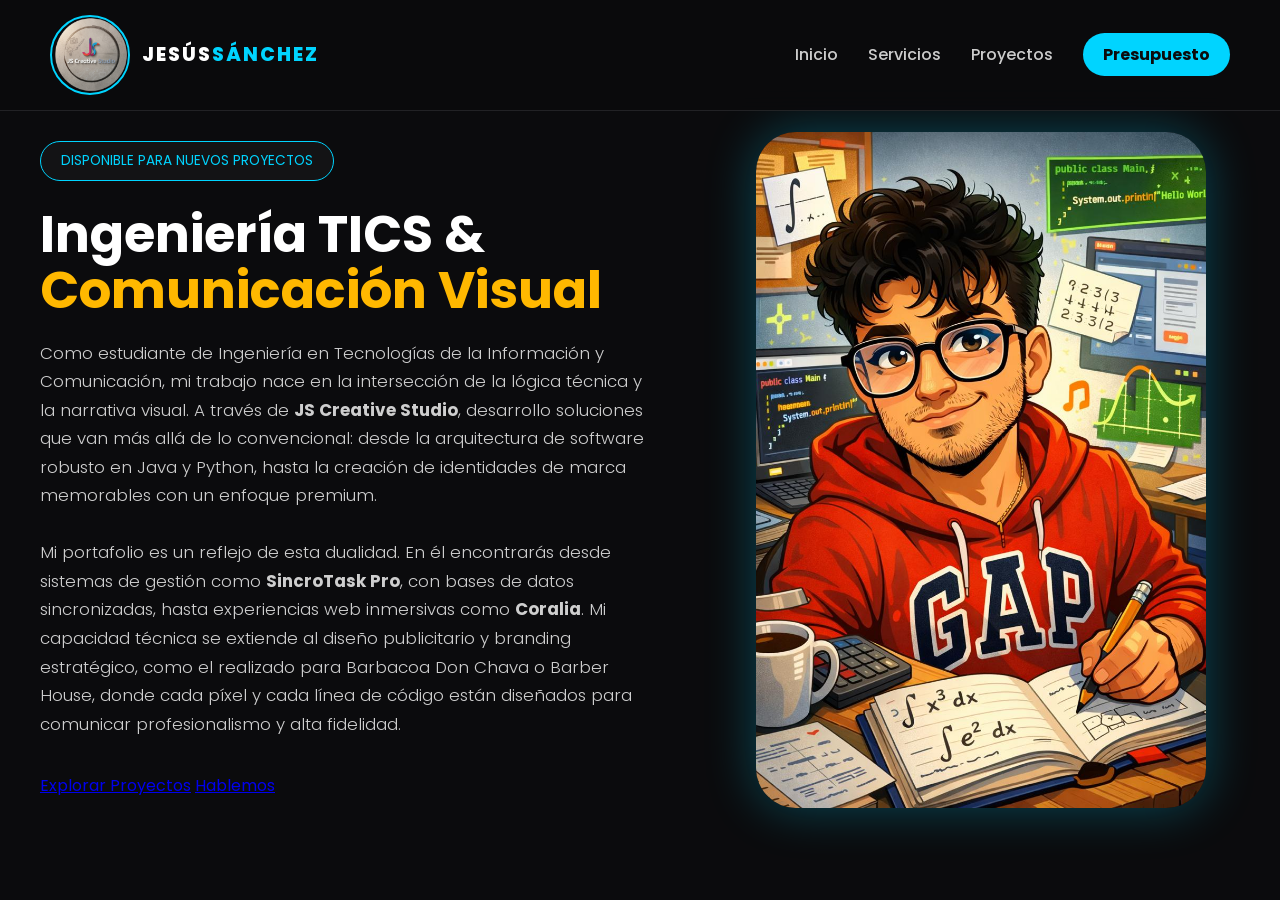
==== index.html @ 2de7e5e9 "Correccion" ====
<!DOCTYPE html>
<html lang="es">
<head>
    <meta charset="UTF-8">
    <meta name="viewport" content="width=device-width, initial-scale=1.0">
    <title>Inicio | Jesús Sánchez</title>
    <link rel="stylesheet" href="../CSS/style.css">
    <link href="https://fonts.googleapis.com/css2?family=Poppins:wght@300;400;600;800&display=swap" rel="stylesheet">
</head>
<body>
    <nav class="navbar">
        <div class="logo-container">
            <img src="../img/logo_tics.ico" alt="Logo" class="nav-logo">
            <div class="logo">JESÚS<span>SÁNCHEZ</span></div>
        </div>
        <ul class="nav-links">
            <li><a href="index.html">Inicio</a></li>
            <li><a href="servicios.html">Servicios</a></li>
            <li><a href="proyectos.html">Proyectos</a></li>
            <li><a href="contacto.html" class="nav-btn">Presupuesto</a></li>
        </ul>
    </nav>

<section class="hero">
    <div class="hero-container">
        <div class="hero-text">
            <div class="badge">Disponible para nuevos proyectos</div>
            
            <h1>Ingeniería TICS & <br><span>Comunicación Visual</span></h1>
            
            <p class="hero-description">
                Como estudiante de Ingeniería en Tecnologías de la Información y Comunicación, mi trabajo nace en la intersección de la lógica técnica y la narrativa visual. A través de <strong>JS Creative Studio</strong>, desarrollo soluciones que van más allá de lo convencional: desde la arquitectura de software robusto en Java y Python, hasta la creación de identidades de marca memorables con un enfoque premium.
                <br><br>
                Mi portafolio es un reflejo de esta dualidad. En él encontrarás desde sistemas de gestión como <strong>SincroTask Pro</strong>, con bases de datos sincronizadas, hasta experiencias web inmersivas como <strong>Coralia</strong>. Mi capacidad técnica se extiende al diseño publicitario y branding estratégico, como el realizado para Barbacoa Don Chava o Barber House, donde cada píxel y cada línea de código están diseñados para comunicar profesionalismo y alta fidelidad.
            </p>

            <div class="hero-btns">
                <a href="#proyectos" class="btn-primary">Explorar Proyectos</a>
                <a href="#contacto" class="btn-secondary">Hablemos</a>
            </div>
        </div>

        <div class="hero-image">
            <img src="../img/Inicio.jpeg" class="main-avatar" alt="José de Jesús Sánchez">
        </div>
    </div>
</section>

</body>
</html>
---- CSS/style.css ----
:root {
    --primary: #00d4ff;
    --secondary: #ffb800;
    --dark: #0b0b0d;
    --glass: rgba(255, 255, 255, 0.03);
    --glass-border: rgba(255, 255, 255, 0.1);
}

* {
    margin: 0; padding: 0; box-sizing: border-box;
    font-family: 'Poppins', sans-serif;
}

body {
    background-color: var(--dark);
    color: white;
    line-height: 1.6;
    scroll-behavior: smooth;
}

.container { max-width: 1200px; margin: 0 auto; padding: 0 20px; }

/* NAVBAR */
.navbar {
    position: fixed; width: 100%; padding: 15px 50px;
    display: flex; justify-content: space-between; align-items: center;
    background: rgba(11, 11, 13, 0.9); backdrop-filter: blur(15px);
    z-index: 1000; border-bottom: 1px solid var(--glass-border);
}

.logo { font-weight: 800; letter-spacing: 2px; font-size: 1.2rem; }
.logo span { color: var(--primary); }

.nav-logo {
    width: 80px; height: 80px;
    border-radius: 50%; 
    object-fit: cover;
    border: 2px solid var(--primary);
}

.logo-container { display: flex; align-items: center; gap: 12px; }

.nav-links { display: flex; list-style: none; align-items: center; }
.nav-links li a {
    color: #ccc; text-decoration: none; margin-left: 30px;
    font-weight: 500; transition: 0.3s;
}
.nav-links li a:hover { color: var(--primary); }

.nav-btn {
    background: var(--primary); color: var(--dark) !important;
    padding: 10px 20px; border-radius: 50px; font-weight: 700 !important;
}

/* --- HERO SECTION (Diseño 2 Columnas) --- */
.hero {
    min-height: 100vh;
    display: flex;
    align-items: center;
    padding: 120px 20px 80px; /* Espacio para el nav */
}

.hero-container {
    display: grid;
    grid-template-columns: 1.2fr 1fr; /* Columna de texto un poco más ancha */
    align-items: center;
    gap: 60px; /* Espacio entre columnas */
    max-width: 1200px;
    margin: 0 auto;
}

/* Columna de Texto */
.hero-text {
    display: flex;
    flex-direction: column;
    align-items: flex-start; /* Alineación a la izquierda */
    text-align: left;
}

.badge {
    background: var(--glass);
    border: 1px solid var(--primary);
    padding: 8px 20px;
    border-radius: 20px;
    color: var(--primary);
    font-size: 0.85rem;
    text-transform: uppercase;
    margin-bottom: 15px;
}

.hero h1 {
    font-size: clamp(2.5rem, 4vw, 3.5rem);
    line-height: 1.1;
    margin: 10px 0 20px;
}

.hero h1 span {
    color: var(--secondary);
}

/* Ajuste para el texto amplio */
.hero-description {
    font-size: 1.05rem; /* Un poco más pequeña para no competir con el título en 2 col */
    line-height: 1.7;
    color: rgba(255, 255, 255, 0.8);
    margin-bottom: 35px;
    font-weight: 300;
    max-width: 650px; /* Evita líneas demasiado largas */
}

/* Columna de Imagen */
.hero-image {
    display: flex;
    justify-content: center;
    align-items: center;
}

/* ¡AQUÍ ESTÁ TU IMAGEN GRANDE! */
.main-avatar {
    width: 100%; /* Ocupa el ancho de su columna */
    max-width: 450px; /* Pero no más de esto */
    height: auto;
    border-radius: 40px; /* O el border-radius que tenías originalmente */
    object-fit: cover;
    box-shadow: 0 0 50px rgba(0, 212, 255, 0.3); /* Resplandor */
}

/* Mantenemos tu cuadrícula pero con un gap más controlado */
.services-grid {
    display: grid;
    grid-template-columns: repeat(auto-fit, minmax(280px, 1fr));
    gap: 30px;
    padding: 20px 0;
}

/* Rediseñamos .glass para que funcione como una tarjeta de servicio */
.glass {
    background: var(--glass);
    border: 1px solid var(--glass-border);
    backdrop-filter: blur(10px);
    border-radius: 25px;
    overflow: hidden; /* Esto es clave para que la imagen no se salga de las esquinas */
    padding: 0; /* Quitamos el padding global para que la imagen toque los bordes */
    display: flex;
    flex-direction: column;
    transition: 0.4s ease;
}

/* Añadimos control para la imagen interna */
.glass img {
    width: 100%;
    height: 200px;
    object-fit: cover; /* Recorta la imagen para que siempre llene el espacio sin deformarse */
}

/* Añadimos padding solo al texto para que no pegue a los bordes */
.glass h3, .glass p {
    padding: 0 20px;
}

.glass h3 { margin-top: 20px; }
.glass p { margin-bottom: 25px; padding-bottom: 10px; }

.glass:hover {
    border-color: var(--primary);
    transform: translateY(-10px);
}

/* PORTAFOLIO - ESTILO TARJETA PREMIUM */
.portfolio-grid { 
    display: grid; 
    grid-template-columns: repeat(auto-fit, minmax(400px, 1fr)); /* Tarjetas más grandes */
    gap: 30px; 
}

.project-card {
    position: relative; 
    border-radius: 25px; 
    overflow: hidden; 
    height: 380px; /* Altura aumentada para mejor distinción */
    background-color: #000000; 
    border: 1px solid var(--glass-border);
    display: flex;
    justify-content: center;
    align-items: center;
    transition: 0.4s ease;
}

.project-card:hover {
    border-color: var(--primary);
    transform: translateY(-5px);
    box-shadow: 0 10px 30px rgba(0, 212, 255, 0.15);
}

.project-card img, .project-img { 
    width: 85%; /* Espacio interno para que el logo "respire" */
    height: 85%; 
    object-fit: contain; /* Logo completo sin recortes */
    transition: 0.5s ease; 
    display: block;
}

.project-card:hover img { transform: scale(1.08); }

.project-info {
    position: absolute; bottom: 0; padding: 25px;
    background: linear-gradient(to top, rgba(0,0,0,0.95) 40%, transparent);
    width: 100%; opacity: 0; transition: 0.4s;
    z-index: 2;
}
.project-card:hover .project-info { opacity: 1; }

/* CONTACTO */
.contact-wrapper {
    display: grid;
    grid-template-columns: 1fr 1.5fr;
    gap: 30px;
    margin-top: 40px;
}

.contact-info {
    padding: 40px;
    display: flex;
    flex-direction: column;
    justify-content: center;
}

/* Ajuste para los bloques de Icono + Texto */
.info-item {
    display: flex;
    align-items: center; /* Centra verticalmente icono y texto */
    gap: 15px;
    margin-bottom: 25px;
    text-decoration: none;
    color: #fff;
    transition: 0.4s;
}

/* ¡EL ARREGLO PARA LOS ICONOS GIGANTES! */
.info-item img {
    width: 35px;  /* Tamaño ideal para iconos de contacto */
    height: 35px;
    object-fit: contain;
}

.info-item:hover {
    color: var(--primary);
    transform: translateX(10px);
}

.contact-form {
    padding: 40px;
    display: flex;
    flex-direction: column;
    gap: 20px;
}

.contact-form input, .contact-form textarea {
    background: rgba(255, 255, 255, 0.05);
    border: 1px solid rgba(255, 255, 255, 0.1);
    padding: 15px;
    border-radius: 10px;
    color: #fff;
    outline: none;
    transition: 0.3s;
}

.contact-form input:focus {
    border-color: var(--primary);
}
/* MODAL */
.modal {
    display: none; position: fixed; z-index: 2000;
    left: 0; top: 0; width: 100%; height: 100%;
    background-color: rgba(0, 0, 0, 0.95); backdrop-filter: blur(10px);
    justify-content: center; align-items: center;
}
.modal-content { max-width: 90%; max-height: 80%; display: flex; justify-content: center; }
.modal-video, .modal-img {
    width: auto; max-width: 100%; max-height: 80vh;
    border-radius: 15px; box-shadow: 0 0 40px rgba(0, 212, 255, 0.3);
}
.close-modal { position: absolute; top: 30px; right: 50px; color: #fff; font-size: 50px; cursor: pointer; }

@media (max-width: 768px) {
    .portfolio-grid { grid-template-columns: 1fr; }
    .contact-wrapper { grid-template-columns: 1fr; }
    .hero h1 { font-size: 2.5rem; }
}
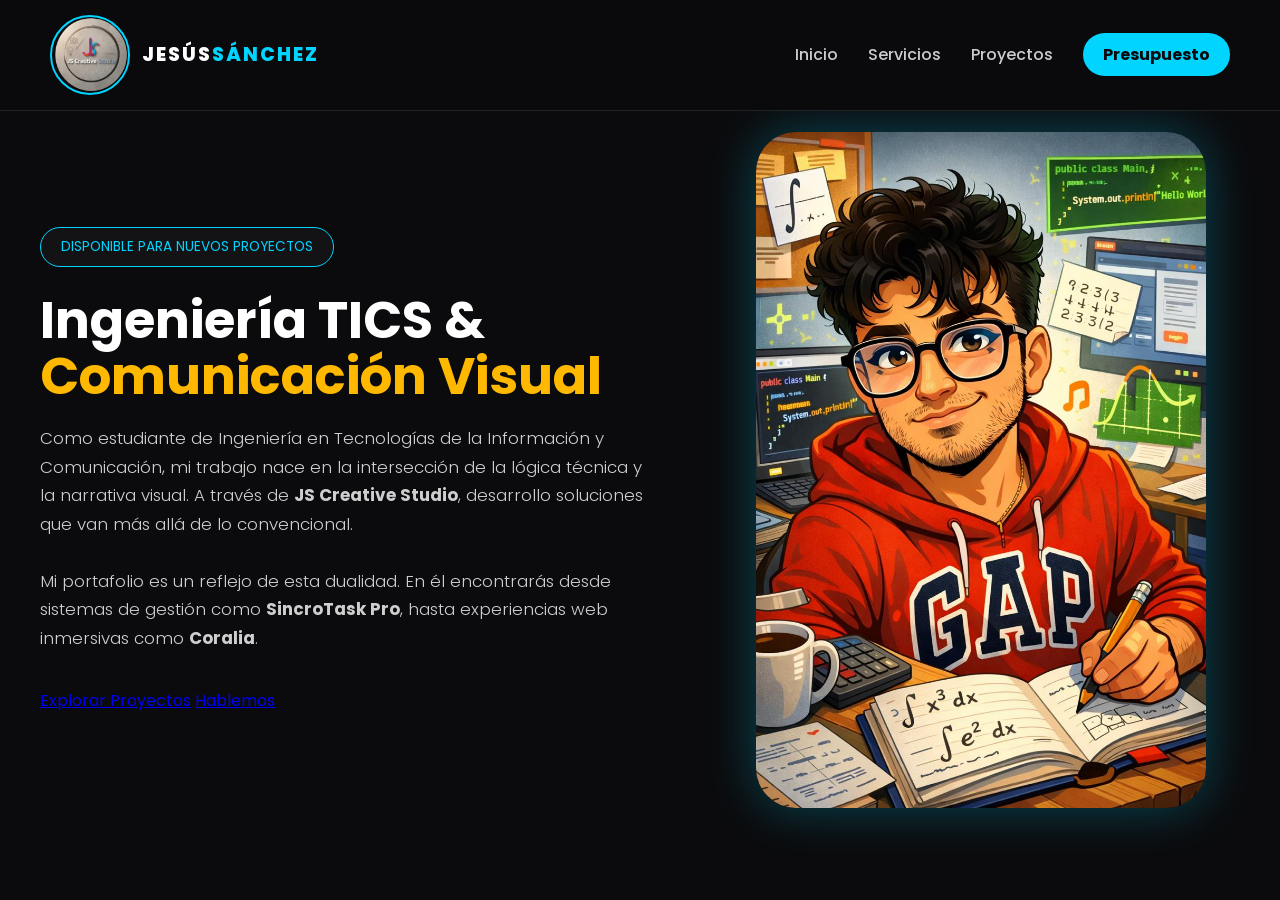
==== commit 57b14a53: "Rutas finales" ====
--- a/index.html
+++ b/index.html
@@ -4,13 +4,13 @@
     <meta charset="UTF-8">
     <meta name="viewport" content="width=device-width, initial-scale=1.0">
     <title>Inicio | Jesús Sánchez</title>
-    <link rel="stylesheet" href="../CSS/style.css">
+    <link rel="stylesheet" href="CSS/style.css">
     <link href="https://fonts.googleapis.com/css2?family=Poppins:wght@300;400;600;800&display=swap" rel="stylesheet">
 </head>
 <body>
     <nav class="navbar">
         <div class="logo-container">
-            <img src="../img/logo_tics.ico" alt="Logo" class="nav-logo">
+            <img src="img/logo_tics.ico" alt="Logo" class="nav-logo">
             <div class="logo">JESÚS<span>SÁNCHEZ</span></div>
         </div>
         <ul class="nav-links">
@@ -29,19 +29,19 @@
             <h1>Ingeniería TICS & <br><span>Comunicación Visual</span></h1>
             
             <p class="hero-description">
-                Como estudiante de Ingeniería en Tecnologías de la Información y Comunicación, mi trabajo nace en la intersección de la lógica técnica y la narrativa visual. A través de <strong>JS Creative Studio</strong>, desarrollo soluciones que van más allá de lo convencional: desde la arquitectura de software robusto en Java y Python, hasta la creación de identidades de marca memorables con un enfoque premium.
+                Como estudiante de Ingeniería en Tecnologías de la Información y Comunicación, mi trabajo nace en la intersección de la lógica técnica y la narrativa visual. A través de <strong>JS Creative Studio</strong>, desarrollo soluciones que van más allá de lo convencional.
                 <br><br>
-                Mi portafolio es un reflejo de esta dualidad. En él encontrarás desde sistemas de gestión como <strong>SincroTask Pro</strong>, con bases de datos sincronizadas, hasta experiencias web inmersivas como <strong>Coralia</strong>. Mi capacidad técnica se extiende al diseño publicitario y branding estratégico, como el realizado para Barbacoa Don Chava o Barber House, donde cada píxel y cada línea de código están diseñados para comunicar profesionalismo y alta fidelidad.
+                Mi portafolio es un reflejo de esta dualidad. En él encontrarás desde sistemas de gestión como <strong>SincroTask Pro</strong>, hasta experiencias web inmersivas como <strong>Coralia</strong>.
             </p>
 
             <div class="hero-btns">
-                <a href="#proyectos" class="btn-primary">Explorar Proyectos</a>
-                <a href="#contacto" class="btn-secondary">Hablemos</a>
+                <a href="proyectos.html" class="btn-primary">Explorar Proyectos</a>
+                <a href="contacto.html" class="btn-secondary">Hablemos</a>
             </div>
         </div>
 
         <div class="hero-image">
-            <img src="../img/Inicio.jpeg" class="main-avatar" alt="José de Jesús Sánchez">
+            <img src="img/Inicio.jpeg" class="main-avatar" alt="José de Jesús Sánchez">
         </div>
     </div>
 </section>
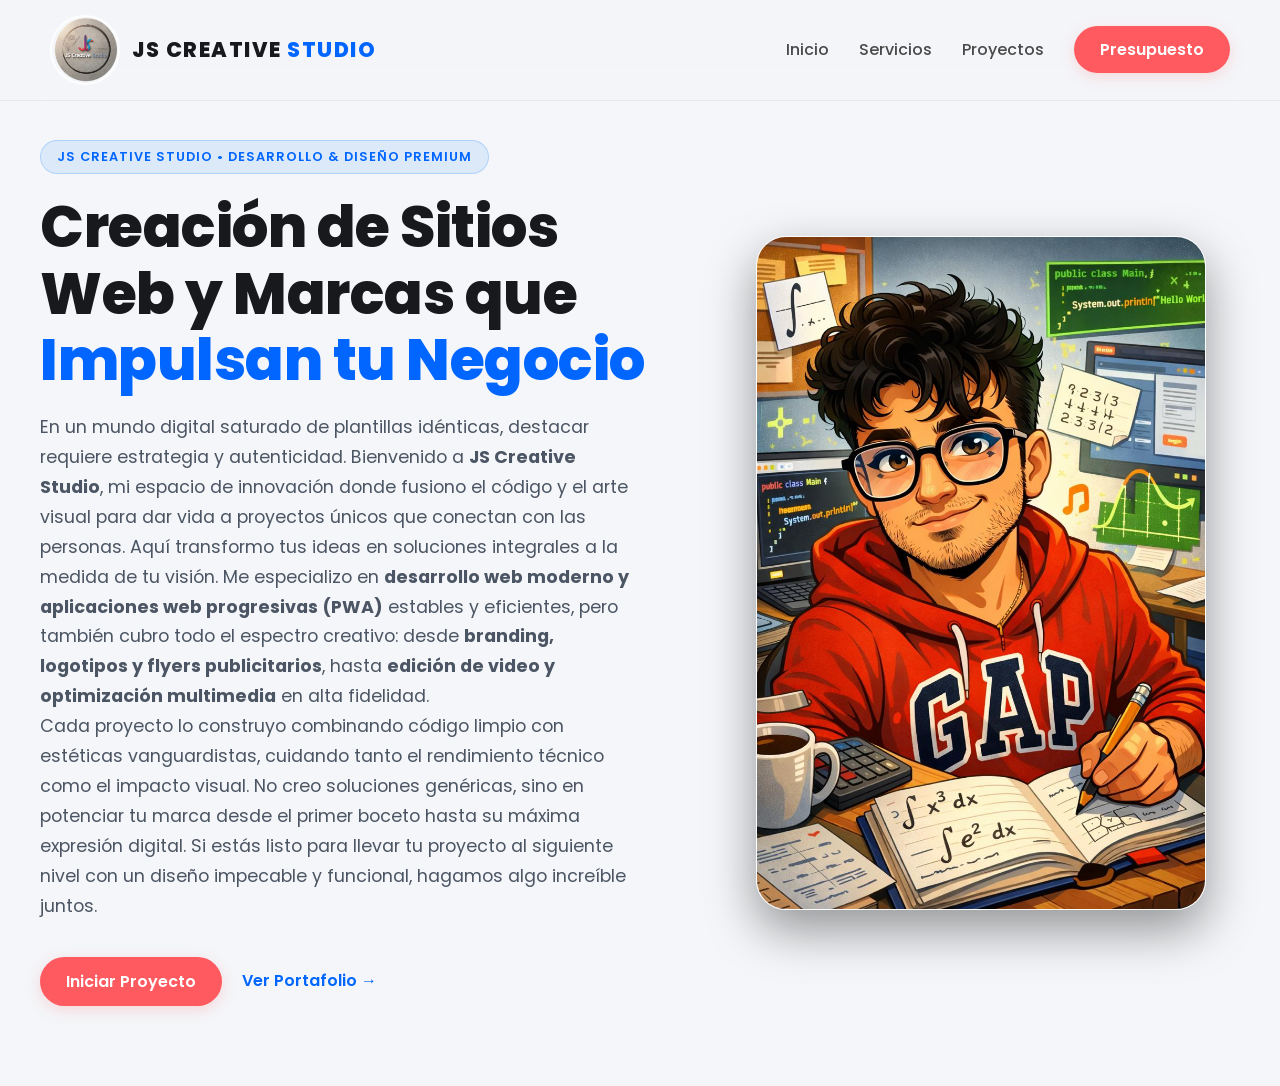
==== commit b7b2ec51: "Optimización de la sección presupuesto y contacto estilo premium" ====
--- a/index.html
+++ b/index.html
@@ -1,50 +1,97 @@
-<!DOCTYPE html>
+<!doctype html>
 <html lang="es">
-<head>
-    <meta charset="UTF-8">
-    <meta name="viewport" content="width=device-width, initial-scale=1.0">
+  <head>
+    <meta charset="UTF-8" />
+    <meta name="viewport" content="width=device-width, initial-scale=1.0" />
     <title>Inicio | Jesús Sánchez</title>
-    <link rel="stylesheet" href="CSS/style.css">
-    <link href="https://fonts.googleapis.com/css2?family=Poppins:wght@300;400;600;800&display=swap" rel="stylesheet">
-</head>
-<body>
+    <link rel="stylesheet" href="CSS/style.css" />
+    <link
+      href="https://fonts.googleapis.com/css2?family=Poppins:wght@300;400;600;800&display=swap"
+      rel="stylesheet"
+    />
+  </head>
+  <body>
     <nav class="navbar">
-        <div class="logo-container">
-            <img src="img/logo_tics.ico" alt="Logo" class="nav-logo">
-            <div class="logo">JESÚS<span>SÁNCHEZ</span></div>
-        </div>
-        <ul class="nav-links">
-            <li><a href="index.html">Inicio</a></li>
-            <li><a href="servicios.html">Servicios</a></li>
-            <li><a href="proyectos.html">Proyectos</a></li>
-            <li><a href="contacto.html" class="nav-btn">Presupuesto</a></li>
-        </ul>
+      <div class="logo-container">
+        <img src="img/logo_tics.ico" alt="Logo" class="nav-logo" />
+        <div class="logo">JS CREATIVE <span>STUDIO</span></div>
+      </div>
+      <ul class="nav-links">
+        <li><a href="index.html">Inicio</a></li>
+        <li><a href="servicios.html">Servicios</a></li>
+        <li><a href="proyectos.html">Proyectos</a></li>
+        <li><a href="contacto.html" class="nav-btn">Presupuesto</a></li>
+      </ul>
     </nav>
 
-<section class="hero">
-    <div class="hero-container">
+    <section class="hero">
+      <div class="hero-container">
         <div class="hero-text">
-            <div class="badge">Disponible para nuevos proyectos</div>
-            
-            <h1>Ingeniería TICS & <br><span>Comunicación Visual</span></h1>
-            
-            <p class="hero-description">
-                Como estudiante de Ingeniería en Tecnologías de la Información y Comunicación, mi trabajo nace en la intersección de la lógica técnica y la narrativa visual. A través de <strong>JS Creative Studio</strong>, desarrollo soluciones que van más allá de lo convencional.
-                <br><br>
-                Mi portafolio es un reflejo de esta dualidad. En él encontrarás desde sistemas de gestión como <strong>SincroTask Pro</strong>, hasta experiencias web inmersivas como <strong>Coralia</strong>.
-            </p>
+          <span class="badge"
+            >JS Creative Studio • Desarrollo & Diseño Premium</span
+          >
 
-            <div class="hero-btns">
-                <a href="proyectos.html" class="btn-primary">Explorar Proyectos</a>
-                <a href="contacto.html" class="btn-secondary">Hablemos</a>
-            </div>
+          <h1>
+            Creación de Sitios Web y Marcas que <span>Impulsan tu Negocio</span>
+          </h1>
+
+          <p class="hero-description">
+            En un mundo digital saturado de plantillas idénticas, destacar
+            requiere estrategia y autenticidad. Bienvenido a
+            <strong>JS Creative Studio</strong>, mi espacio de innovación donde
+            fusiono el código y el arte visual para dar vida a proyectos únicos
+            que conectan con las personas. Aquí transformo tus ideas en
+            soluciones integrales a la medida de tu visión. Me especializo en
+            <strong
+              >desarrollo web moderno y aplicaciones web progresivas
+              (PWA)</strong
+            >
+            estables y eficientes, pero también cubro todo el espectro creativo:
+            desde <strong>branding, logotipos y flyers publicitarios</strong>,
+            hasta <strong>edición de video y optimización multimedia</strong> en
+            alta fidelidad. <br />Cada proyecto lo construyo combinando código
+            limpio con estéticas vanguardistas, cuidando tanto el rendimiento
+            técnico como el impacto visual. No creo soluciones genéricas, sino
+            en potenciar tu marca desde el primer boceto hasta su máxima
+            expresión digital. Si estás listo para llevar tu proyecto al
+            siguiente nivel con un diseño impecable y funcional, hagamos algo
+            increíble juntos.
+          </p>
+
+          <div
+            class="hero-buttons"
+            style="display: flex; gap: 20px; align-items: center"
+          >
+            <a
+              href="#services"
+              class="nav-btn"
+              style="text-decoration: none; margin-left: 0"
+              >Iniciar Proyecto</a
+            >
+            <a
+              href="#portfolio"
+              style="
+                color: var(--primary);
+                text-decoration: none;
+                font-weight: 600;
+                border-bottom: 2px solid transparent;
+                transition: 0.3s;
+              "
+              onmouseover="this.style.borderBottom = '2px solid var(--primary)'"
+              onmouseout="this.style.borderBottom = 'transparent'"
+              >Ver Portafolio →</a
+            >
+          </div>
         </div>
 
         <div class="hero-image">
-            <img src="img/Inicio.jpeg" class="main-avatar" alt="José de Jesús Sánchez">
+          <img
+            src="img/Inicio.jpeg"
+            class="main-avatar"
+            alt="José de Jesús Sánchez"
+          />
         </div>
-    </div>
-</section>
-
-</body>
-</html>+      </div>
+    </section>
+  </body>
+</html>
--- a/CSS/style.css
+++ b/CSS/style.css
@@ -1,290 +1,1127 @@
 :root {
-    --primary: #00d4ff;
-    --secondary: #ffb800;
-    --dark: #0b0b0d;
-    --glass: rgba(255, 255, 255, 0.03);
-    --glass-border: rgba(255, 255, 255, 0.1);
+  /* 60% Dominante: Un blanco hueso con un sutil toque frío/pastel, ultra limpio */
+  --dark: #f4f6f9;
+
+  /* Textos Principales: Carbón profundo para una lectura perfecta y elegante */
+  --text-main: #18191c;
+
+  /* 30% Estructural: Tu azul eléctrico, ahora más nítido sobre el fondo claro */
+  --primary: #0066ff;
+
+  /* 10% Acento de Conversión: Coral vibrante para que los botones sigan siendo imanes de clics */
+  --secondary: #ff5a5f;
+
+  /* Glassmorphic para modo claro: Fondo blanco translúcido con sombra suave */
+  --glass: rgba(255, 255, 255, 0.65);
+  --glass-border: rgba(255, 255, 255, 0.8);
+  --text-muted: #575d65; /* Gris medio para descripciones */
+
+  /* Nueva variable para tarjetas flotantes */
+  --card-shadow: rgba(0, 102, 255, 0.06);
 }
 
 * {
-    margin: 0; padding: 0; box-sizing: border-box;
+  margin: 0;
+  padding: 0;
+  box-sizing: border-box;
+  font-family: "Poppins", sans-serif;
+}
+
+body {
+  background-color: var(--dark);
+  color: var(--text-main); /* Cambiado a carbón profundo */
+  line-height: 1.6;
+  scroll-behavior: smooth;
+}
+
+.container {
+  max-width: 1200px;
+  margin: 0 auto;
+  padding: 0 20px;
+}
+
+/* ==========================================================================
+   NAVBAR (Menú de Navegación Premium)
+   ========================================================================== */
+.navbar {
+  position: fixed;
+  width: 100%;
+  padding: 15px 50px;
+  display: flex;
+  justify-content: space-between;
+  align-items: center;
+  background: rgba(244, 246, 249, 0.8); /* Ajustado al nuevo fondo claro */
+  backdrop-filter: blur(20px);
+  -webkit-backdrop-filter: blur(20px);
+  z-index: 1000;
+  border-bottom: 1px solid rgba(0, 0, 0, 0.05); /* Borde sutil oscuro */
+}
+
+.logo-container {
+  display: flex;
+  align-items: center;
+  gap: 12px;
+}
+
+.logo {
+  font-weight: 800;
+  letter-spacing: 1.5px;
+  font-size: 1.3rem;
+}
+
+.logo span {
+  color: var(--primary);
+}
+
+.nav-logo {
+  width: 70px;
+  height: 70px;
+  border-radius: 50%;
+  object-fit: cover;
+  border: 2px solid var(--glass-border);
+  transition: border-color 0.3s ease; /* Interacción suave al pasar el mouse por la navbar */
+}
+
+.navbar:hover .nav-logo {
+  border-color: var(--primary);
+}
+
+.nav-links {
+  display: flex;
+  list-style: none;
+  align-items: center;
+}
+
+.nav-links li a {
+  color: #4a4a4a; /* Texto del menú más oscuro para que se lea */
+  text-decoration: none;
+  margin-left: 30px;
+  font-weight: 500;
+  transition: color 0.3s ease;
+}
+
+.nav-links li a:hover {
+  color: var(--primary);
+}
+
+/* BOTÓN DE CONVERSIÓN: Diseñado para que resalte inmediatamente */
+.nav-btn {
+  background: var(--secondary) !important; /* Usamos el Coral (10% de acento) */
+  color: white !important;
+  padding: 12px 26px;
+  border-radius: 50px;
+  font-weight: 600 !important;
+  box-shadow: 0 4px 15px rgba(255, 90, 95, 0.2); /* Sombra suave del mismo color */
+  transition:
+    transform 0.3s ease,
+    box-shadow 0.3s ease !important;
+}
+
+/* Efecto hover: el botón se eleva sutilmente y brilla más, invitando al clic */
+.nav-btn:hover {
+  transform: translateY(-2px);
+  box-shadow: 0 6px 20px rgba(255, 90, 95, 0.4);
+}
+
+/* ==========================================================================
+   HERO SECTION (Sección Principal de Impacto)
+   ========================================================================== */
+.hero {
+  min-height: 100vh;
+  display: flex;
+  align-items: center;
+  /* Un padding superior amplio (140px) evita que la barra fija tape tu título */
+  padding: 140px 20px 80px;
+}
+
+.hero-container {
+  display: grid;
+  grid-template-columns: 1.2fr 1fr; /* El texto ocupa un poco más de espacio que la imagen */
+  align-items: center;
+  gap: 60px;
+  max-width: 1200px;
+  margin: 0 auto;
+}
+
+.hero-text {
+  display: flex;
+  flex-direction: column;
+  align-items: flex-start; /* Alinea todo el texto limpiamente a la izquierda */
+  text-align: left;
+}
+
+/* El Badge: Una pequeña etiqueta premium sobre el título */
+.badge {
+  background: rgba(0, 119, 255, 0.1); /* Fondo azul muy suave y transparente */
+  border: 1px solid rgba(0, 119, 255, 0.2);
+  padding: 6px 16px;
+  border-radius: 20px;
+  color: var(--primary); /* Texto azul eléctrico */
+  font-size: 0.8rem;
+  text-transform: uppercase;
+  letter-spacing: 1px;
+  font-weight: 600;
+  margin-bottom: 20px;
+}
+
+/* El Título Principal: Diseñado para capturar la atención al instante */
+.hero h1 {
+  font-size: clamp(
+    2.8rem,
+    4.5vw,
+    3.8rem
+  ); /* Se adapta perfectamente desde celulares hasta pantallas 4K */
+  line-height: 1.15;
+  font-weight: 800; /* Letra muy gruesa e imponente */
+  margin-bottom: 20px;
+  letter-spacing: -0.5px; /* Junta un poco las letras para un estilo más editorial y moderno */
+}
+
+/* El truco de color en el H1: El azul destaca la palabra clave (ej. Tu Éxito o Tu Negocio) */
+.hero h1 span {
+  color: var(--primary);
+}
+
+/* Descripción: Letra ligera y color suavizado para que no compita con el H1 */
+.hero-description {
+  font-size: 1.1rem;
+  line-height: 1.7;
+  color: #4b5563; /* Un gris carbón corporativo que destaca perfectamente sobre blanco */
+  margin-bottom: 35px;
+  font-weight: 400; /* Subimos un poco el grosor a 400 para mejorar la lectura en pantallas claras */
+  max-width: 600px;
+}
+
+.hero-image {
+  display: flex;
+  justify-content: center;
+  align-items: center;
+}
+
+/* Tu Imagen o Avatar de Presentación */
+.main-avatar {
+  width: 100%;
+  max-width: 450px;
+  height: auto;
+  border-radius: 30px; /* Bordes redondeados modernos, no tan exagerados */
+  object-fit: cover;
+  /* Reemplazamos el resplandor cian por una sombra oscura natural y un borde sutil */
+  box-shadow: 0 20px 50px rgba(0, 0, 0, 0.4);
+  border: 1px solid var(--glass-border);
+  transition: transform 0.4s ease;
+}
+
+/* Efecto interactivo: la imagen floats levemente cuando el usuario pasa el mouse */
+.hero-image:hover .main-avatar {
+  transform: translateY(-5px);
+}
+
+/* ==========================================================================
+   SERVICIOS & GLASSMORPHISM (Efecto Cristal Premium)
+   ========================================================================== */
+.services-grid {
+  display: grid;
+  grid-template-columns: repeat(auto-fit, minmax(280px, 1fr));
+  gap: 30px;
+  padding: 20px 0;
+}
+
+.glass {
+  background: var(--glass);
+  border: 1px solid var(--glass-border);
+  backdrop-filter: blur(15px);
+  -webkit-backdrop-filter: blur(15px);
+  border-radius: 24px; /* Bordes más redondeados y modernos */
+  overflow: hidden;
+  padding: 0;
+  display: flex;
+  flex-direction: column;
+  /* Transición cúbica para que el salto al hacer hover sea súper suave */
+  transition:
+    border-color 0.3s ease,
+    transform 0.4s cubic-bezier(0.16, 1, 0.3, 1),
+    box-shadow 0.4s ease;
+}
+
+.glass img {
+  width: 100%;
+  height: 210px;
+  object-fit: cover;
+  border-bottom: 1px solid var(--glass-border); /* Separa la imagen del texto limpiamente */
+}
+
+.glass h3,
+.glass p {
+  padding: 0 24px; /* Más espacio interno para que el diseño respire */
+}
+
+.glass h3 {
+  font-size: 1.25rem;
+  margin-top: 22px;
+  font-weight: 600;
+  letter-spacing: -0.3px;
+}
+
+.glass p {
+  margin-top: 10px;
+  margin-bottom: 25px;
+  color: var(--text-muted); /* Gris suave premium */
+  font-size: 0.95rem;
+  line-height: 1.6;
+}
+
+/* Efecto al pasar el cursor sobre la tarjeta de servicio */
+.glass:hover {
+  border-color: rgba(
+    0,
+    119,
+    255,
+    0.4
+  ); /* El borde se ilumina sutilmente en azul */
+  transform: translateY(-8px); /* Elevación elegante */
+  box-shadow: 0 20px 40px rgba(0, 119, 255, 0.1); /* Resplandor azul muy fino en el fondo */
+}
+
+.glass i {
+  margin-left: 24px;
+  margin-top: 22px;
+  font-size: 26px;
+  color: var(--primary);
+}
+
+/* ==========================================================================
+   CARRUSEL 3D CURVO ANIMADO (Optimizado para Fluidez)
+   ========================================================================== */
+.carousel-container {
+  perspective: 1000px; /* Mayor perspectiva para un efecto 3D más profundo */
+  height: 500px;
+  display: flex;
+  align-items: center;
+  justify-content: center;
+  margin: 60px 0;
+  overflow: hidden;
+  position: relative;
+}
+
+/* Degradados laterales ultra profundos para ocultar los bordes del carrusel */
+.carousel-container::before,
+.carousel-container::after {
+  content: "";
+  position: absolute;
+  top: 0;
+  width: 180px;
+  height: 100%;
+  z-index: 20;
+  pointer-events: none;
+}
+.carousel-container::before {
+  left: 0;
+  background: linear-gradient(to right, var(--dark) 0%, transparent 100%);
+}
+.carousel-container::after {
+  right: 0;
+  background: linear-gradient(to left, var(--dark) 0%, transparent 100%);
+}
+
+.carousel-track {
+  display: flex;
+  gap: 30px;
+  animation: scrollCarousel 30s linear infinite; /* 30 segundos hace que sea sutil y legible */
+  transform-style: preserve-3d;
+  will-change: transform;
+}
+
+/* Pausa suave cuando el cliente inspecciona un servicio */
+.carousel-container:hover .carousel-track {
+  animation-play-state: paused;
+}
+
+@keyframes scrollCarousel {
+  0% {
+    transform: translateX(0);
+  }
+  100% {
+    transform: translateX(-50%);
+  }
+}
+
+.carousel-item {
+  flex-shrink: 0;
+  width: 320px;
+  height: 440px;
+  transform-style: preserve-3d;
+  position: relative;
+  cursor: pointer;
+  transform: rotateY(-12deg) scale(0.95); /* Inclinación 3D original estilizada */
+  transition:
+    transform 0.5s cubic-bezier(0.16, 1, 0.3, 1),
+    box-shadow 0.5s ease;
+}
+
+.carousel-item.is-hovered {
+  z-index: 15;
+}
+
+.carousel-card {
+  width: 100%;
+  height: 100%;
+  border-radius: 24px;
+  overflow: hidden;
+  /* Sombra refinada para fondo claro */
+  box-shadow: 0 10px 30px rgba(0, 0, 0, 0.05);
+  display: flex;
+  flex-direction: column;
+  background: var(--glass);
+  backdrop-filter: blur(20px);
+  -webkit-backdrop-filter: blur(20px);
+  border: 1px solid var(--glass-border);
+  padding: 0;
+  transition: all 0.4s ease;
+}
+
+.carousel-item:hover .carousel-card {
+  border-color: var(--primary);
+  box-shadow: 0 20px 50px rgba(0, 119, 255, 0.15);
+}
+
+.carousel-image {
+  width: 100%;
+  height: 200px;
+  object-fit: cover;
+  transition: filter 0.4s ease;
+  border-bottom: 1px solid var(--glass-border);
+}
+
+.carousel-icon {
+  font-size: 30px;
+  margin: 20px 0 0 20px;
+  color: var(--primary);
+  transition:
+    transform 0.3s ease,
+    color 0.3s ease;
+}
+
+.carousel-item.is-hovered .carousel-icon {
+  color: var(--secondary); /* Cambia al coral magnético al hacer hover */
+  transform: scale(1.1);
+}
+
+.carousel-title {
+  font-size: 1.15rem;
+  font-weight: 600;
+  color: var(--text-main); /* Cambiado a oscuro */
+  margin: 15px 20px 0;
+  letter-spacing: -0.3px;
+}
+
+.carousel-text {
+  font-size: 0.9rem;
+  color: var(--text-muted);
+  line-height: 1.6;
+  padding: 8px 20px 20px;
+  flex-grow: 1;
+}
+
+/* Capa superpuesta con los detalles del servicio al hacer hover */
+.carousel-overlay {
+  position: absolute;
+  top: 0;
+  left: 0;
+  width: 100%;
+  height: 100%;
+  border-radius: 24px;
+  background: linear-gradient(
+    180deg,
+    transparent 15%,
+    rgba(11, 11, 13, 0.98) 70%
+  );
+  display: flex;
+  flex-direction: column;
+  justify-content: flex-end;
+  padding: 25px;
+  opacity: 0;
+  transform: translateY(10px);
+  transition:
+    opacity 0.4s ease,
+    transform 0.4s cubic-bezier(0.16, 1, 0.3, 1);
+  pointer-events: none;
+  z-index: 5;
+}
+
+.carousel-item:hover .carousel-overlay,
+.carousel-item.active .carousel-overlay {
+  opacity: 1 !important;
+  transform: translateY(0) !important;
+  pointer-events: auto !important;
+}
+
+/* Cambia el color del icono al estar activo o en hover */
+.carousel-item:hover .carousel-icon,
+.carousel-item.active .carousel-icon {
+  color: var(--secondary) !important;
+  transform: scale(1.1);
+}
+
+/* Aplica el borde azul y la sombra premium a la tarjeta activa */
+.carousel-item:hover .carousel-card,
+.carousel-item.active .carousel-card {
+  border-color: var(--primary) !important;
+  box-shadow: 0 20px 50px rgba(0, 119, 255, 0.15) !important;
+}
+
+.overlay-title {
+  font-size: 22px;
+  font-weight: 700;
+  color: #fff;
+  margin-bottom: 8px;
+}
+
+.overlay-desc {
+  font-size: 13.5px;
+  color: rgba(255, 255, 255, 0.8);
+  line-height: 1.5;
+}
+
+/* Botón interno del carrusel para abrir el modal del servicio */
+.overlay-btn {
+  margin-top: 15px;
+  padding: 10px 24px;
+  border: 1px solid var(--primary);
+  border-radius: 25px;
+  background: transparent;
+  color: var(--primary);
+  font-size: 13px;
+  font-weight: 600;
+  cursor: pointer;
+  width: fit-content;
+  transition:
+    background 0.3s ease,
+    color 0.3s ease,
+    border-color 0.3s ease,
+    transform 0.2s ease;
+}
+
+.overlay-btn:hover {
+  background: var(--primary);
+  color: var(--dark);
+  transform: scale(1.02);
+}
+
+/* ===== MODAL DE SERVICIO ===== */
+.service-modal-backdrop {
+  display: none;
+  position: fixed;
+  top: 0;
+  left: 0;
+  width: 100%;
+  height: 100%;
+  background: rgba(0, 0, 0, 0.85);
+  backdrop-filter: blur(15px);
+  z-index: 3000;
+  justify-content: center;
+  align-items: center;
+}
+
+.service-modal-backdrop.active {
+  display: flex;
+}
+
+.service-modal {
+  background: linear-gradient(
+    145deg,
+    rgba(20, 20, 30, 0.98),
+    rgba(10, 10, 18, 0.98)
+  );
+  border: 1px solid var(--glass-border);
+  border-radius: 25px;
+  max-width: 550px;
+  width: 90%;
+  padding: 40px;
+  position: relative;
+  transform: scale(0.8) translateY(30px);
+  opacity: 0;
+  transition: all 0.4s cubic-bezier(0.25, 0.46, 0.45, 0.94);
+}
+
+.service-modal-backdrop.active .service-modal {
+  transform: scale(1) translateY(0);
+  opacity: 1;
+}
+
+.service-modal-close {
+  position: absolute;
+  top: 15px;
+  right: 20px;
+  background: none;
+  border: none;
+  color: rgba(255, 255, 255, 0.5);
+  font-size: 28px;
+  cursor: pointer;
+  transition: color 0.3s;
+  line-height: 1;
+}
+
+.service-modal-close:hover {
+  color: #fff;
+}
+
+.service-modal-icon {
+  font-size: 40px;
+  color: var(--primary);
+  margin-bottom: 15px;
+}
+
+.service-modal-title {
+  font-size: 24px;
+  font-weight: 700;
+  color: #fff;
+  margin-bottom: 15px;
+}
+
+.service-modal-text {
+  font-size: 15px;
+  color: rgba(255, 255, 255, 0.8);
+  line-height: 1.7;
+}
+
+.service-modal-features {
+  list-style: none;
+  margin-top: 20px;
+  padding: 0;
+}
+
+.service-modal-features li {
+  padding: 8px 0;
+  color: rgba(255, 255, 255, 0.85);
+  font-size: 14px;
+  border-bottom: 1px solid rgba(255, 255, 255, 0.06);
+  display: flex;
+  align-items: center;
+  gap: 10px;
+}
+
+.service-modal-features li i {
+  color: var(--primary);
+  font-size: 12px;
+}
+
+.services-page {
+  min-height: 100vh;
+  padding-bottom: 80px;
+}
+
+.section-title {
+  font-size: clamp(2rem, 5vw, 3rem);
+  font-weight: 800;
+  margin-bottom: 50px;
+  text-align: center;
+  letter-spacing: 1px;
+}
+
+.section-title span {
+  color: var(--primary);
+}
+
+/* ==========================================================================
+   PORTAFOLIO DE PROYECTOS (Alineado en Acordeón Flexbox Dinámico)
+   ========================================================================== */
+.portfolio-accordion {
+  display: flex; /* Alinea los proyectos en fila horizontal */
+  width: 100%;
+  height: 480px; /* Altura elástica para las columnas verticales */
+  gap: 15px; /* Separación delgada y elegante entre columnas */
+  margin-top: 50px;
+  padding: 10px 0;
+}
+
+.accordion-card {
+  position: relative;
+  flex: 1; /* Hace que todas las tarjetas midan lo mismo de forma simétrica */
+  border-radius: 24px; /* Esquinas perfectamente redondeadas */
+  overflow: hidden; /* Mantiene las imágenes dentro del marco */
+  background-color: #111215;
+  box-shadow: 0 10px 30px rgba(0, 0, 0, 0.04);
+  cursor: pointer;
+
+  /* Esta transición cúbica emula el movimiento de suavizado premium */
+  transition:
+    flex 0.6s cubic-bezier(0.25, 1, 0.5, 1),
+    transform 0.3s ease,
+    box-shadow 0.3s ease;
+}
+
+/* Control del zoom y encuadre total de las miniaturas */
+.accordion-img {
+  width: 100%;
+  height: 100%;
+  object-fit: cover;
+  display: block;
+  transition: transform 0.6s ease;
+}
+
+/* EFECTO DE EXPANSIÓN MÁGICA */
+.accordion-card:hover {
+  flex: 3; /* Crece tres veces su tamaño original al pasar el cursor */
+  box-shadow: 0 20px 40px rgba(0, 102, 255, 0.14);
+}
+
+.accordion-card:hover .accordion-img {
+  transform: scale(1.03); /* Zoom imperceptible a la imagen de fondo */
+}
+
+/* Capa de Información Integrada y Contraste de Texto */
+.accordion-info {
+  position: absolute;
+  top: 0;
+  left: 0;
+  width: 100%;
+  height: 100%;
+  /* Degradado oscuro envolvente para que las letras blancas destaquen en fondo claro/oscuro */
+  background: linear-gradient(
+    180deg,
+    rgba(0, 0, 0, 0) 40%,
+    rgba(0, 0, 0, 0.88) 85%
+  );
+  padding: 25px;
+  display: flex;
+  flex-direction: column;
+  justify-content: flex-end; /* Alinea los datos firmemente abajo */
+
+  /* Estado inicial: Oculto por defecto para evitar textos amontonados */
+  opacity: 0;
+  transform: translateY(15px);
+  transition:
+    opacity 0.4s ease,
+    transform 0.4s ease;
+  pointer-events: none;
+}
+
+/* Revelación sincronizada al desplegar el acordeón */
+.accordion-card:hover .accordion-info {
+  opacity: 1;
+  transform: translateY(0);
+  transition-delay: 0.15s; /* Espera el estiramiento elástico antes de mostrar el texto */
+}
+
+/* Tipografías del Portafolio */
+.accordion-info h3 {
+  color: #ffffff !important;
+  font-size: 1.35rem;
+  font-weight: 700;
+  margin-bottom: 4px;
+  white-space: nowrap; /* Bloquea saltos de línea molestos en la animación */
+}
+
+.accordion-info p {
+  color: rgba(255, 255, 255, 0.85) !important;
+  font-size: 0.88rem;
+  font-weight: 300;
+}
+
+.accordion-info .project-category {
+  color: var(--primary) !important; /* Mantiene tu azul eléctrico estructural */
+  font-size: 0.75rem;
+  font-weight: 600;
+  text-transform: uppercase;
+  letter-spacing: 1px;
+  margin-bottom: 2px;
+}
+
+/* ==========================================================================
+   SECCIÓN CONTACTO & PRESUPUESTO CON TERCER ESPACIO (Premium)
+   ========================================================================== */
+.contact-wrapper {
+    display: grid;
+    grid-template-columns: 1fr 1.2fr; /* Dos columnas arriba */
+    gap: 0;
+    margin-top: 50px;
+    background: #ffffff; /* Contenedor blanco unificado */
+    border-radius: 35px;
+    overflow: hidden;
+    box-shadow: 0 15px 45px rgba(0, 0, 0, 0.03);
+}
+
+/* Columna Izquierda: Imagen */
+.contact-info {
+    padding: 0;
+    display: flex;
+    align-items: stretch;
+    justify-content: center;
+    background-color: #f5f6f9;
+}
+
+.contact-info-img {
+    width: 100%;
+    height: 100%;
+    object-fit: cover;
+    display: block;
+}
+
+/* Columna Derecha: Formulario */
+.contact-form {
+    padding: 60px 50px;
+    display: flex;
+    flex-direction: column;
+    gap: 24px;
+    background: #fdfbfc;
+    justify-content: center;
+}
+
+.form-row {
+    display: grid;
+    grid-template-columns: 1fr 1fr;
+    gap: 20px;
+}
+
+.form-group {
+    display: flex;
+    flex-direction: column;
+    gap: 8px;
+}
+
+.form-group label {
+    font-size: 0.9rem;
+    font-weight: 600;
+    color: var(--text-main);
+    margin-left: 5px;
+}
+
+.contact-form input,
+.contact-form textarea {
+    background: #ffffff;
+    border: 2px solid #eef0f3;
+    padding: 16px 25px;
+    border-radius: 50px;
+    color: var(--text-main);
     font-family: 'Poppins', sans-serif;
-}
-
-body {
-    background-color: var(--dark);
-    color: white;
-    line-height: 1.6;
-    scroll-behavior: smooth;
-}
-
-.container { max-width: 1200px; margin: 0 auto; padding: 0 20px; }
-
-/* NAVBAR */
-.navbar {
-    position: fixed; width: 100%; padding: 15px 50px;
-    display: flex; justify-content: space-between; align-items: center;
-    background: rgba(11, 11, 13, 0.9); backdrop-filter: blur(15px);
-    z-index: 1000; border-bottom: 1px solid var(--glass-border);
-}
-
-.logo { font-weight: 800; letter-spacing: 2px; font-size: 1.2rem; }
-.logo span { color: var(--primary); }
-
-.nav-logo {
-    width: 80px; height: 80px;
-    border-radius: 50%; 
-    object-fit: cover;
-    border: 2px solid var(--primary);
-}
-
-.logo-container { display: flex; align-items: center; gap: 12px; }
-
-.nav-links { display: flex; list-style: none; align-items: center; }
-.nav-links li a {
-    color: #ccc; text-decoration: none; margin-left: 30px;
-    font-weight: 500; transition: 0.3s;
-}
-.nav-links li a:hover { color: var(--primary); }
-
-.nav-btn {
-    background: var(--primary); color: var(--dark) !important;
-    padding: 10px 20px; border-radius: 50px; font-weight: 700 !important;
-}
-
-/* --- HERO SECTION (Diseño 2 Columnas) --- */
-.hero {
-    min-height: 100vh;
+    font-size: 0.95rem;
+    outline: none;
+    width: 100%;
+    transition: border-color 0.3s, box-shadow 0.3s;
+}
+
+.contact-form textarea {
+    border-radius: 24px;
+    min-height: 130px;
+    resize: vertical;
+}
+
+.contact-form input:focus,
+.contact-form textarea:focus {
+    border-color: var(--primary);
+    box-shadow: 0 0 0 4px rgba(0, 102, 255, 0.08);
+}
+
+.contact-form .submit-btn {
+    background: var(--primary) !important;
+    color: white !important;
+    padding: 16px 40px;
+    border: none;
+    border-radius: 50px;
+    font-size: 1rem;
+    font-weight: 600;
+    cursor: pointer;
+    width: fit-content;
+    margin-top: 10px;
+    box-shadow: 0 6px 20px rgba(0, 102, 255, 0.15);
+    transition: transform 0.3s, box-shadow 0.3s;
+}
+
+.contact-form .submit-btn:hover {
+    transform: translateY(-2px);
+    box-shadow: 0 8px 25px rgba(0, 102, 255, 0.3);
+}
+
+/* 📥 NUEVO TERCER ESPACIO: Redes y Medios de Contacto en la Base */
+.contact-bottom {
+    grid-column: 1 / span 2; /* Cruza horizontalmente cubriendo ambas columnas */
+    background: #ffffff;
+    border-top: 2px solid #f4f6f9; /* Línea divisoria muy elegante */
+    padding: 30px 50px;
+    display: flex;
+    justify-content: cubic-bezier(0.16, 1, 0.3, 1);
+    justify-content: space-around; /* Distribuye tus redes simétricamente */
+    align-items: center;
+    flex-wrap: wrap;
+    gap: 20px;
+}
+
+.bottom-info-item {
     display: flex;
     align-items: center;
-    padding: 120px 20px 80px; /* Espacio para el nav */
-}
-
-.hero-container {
-    display: grid;
-    grid-template-columns: 1.2fr 1fr; /* Columna de texto un poco más ancha */
-    align-items: center;
-    gap: 60px; /* Espacio entre columnas */
-    max-width: 1200px;
-    margin: 0 auto;
-}
-
-/* Columna de Texto */
-.hero-text {
-    display: flex;
+    gap: 12px;
+    text-decoration: none;
+    color: var(--text-main);
+    font-weight: 500;
+    font-size: 0.95rem;
+    transition: transform 0.3s ease, color 0.3s ease;
+    padding: 10px 20px;
+    border-radius: 50px;
+    background: #fafbfc; /* Efecto botón suave para cada red */
+}
+
+.bottom-info-item img {
+    width: 30px;
+    height: 30px;
+    object-fit: contain;
+    transition: transform 0.3s ease;
+}
+
+.bottom-info-item:hover {
+    color: var(--primary);
+    transform: translateY(-3px);
+    background: #ffffff;
+    box-shadow: 0 10px 20px rgba(0, 102, 255, 0.05);
+}
+
+.bottom-info-item:hover img {
+    transform: scale(1.1);
+}
+
+/* ==========================================================================
+   RESPONSIVO MÓVILES
+   ========================================================================== */
+@media (max-width: 768px) {
+    .contact-wrapper {
+        grid-template-columns: 1fr;
+    }
+    
+    .contact-info {
+        height: 220px;
+    }
+    
+    .form-row {
+        grid-template-columns: 1fr;
+    }
+    
+    .contact-form {
+        padding: 40px 24px;
+    }
+    
+    .contact-bottom {
+        grid-column: auto; /* Desactiva la fusión de columnas en móvil */
+        flex-direction: column; /* Apila las redes verticalmente */
+        align-items: stretch;
+        padding: 30px 24px;
+    }
+    
+    .bottom-info-item {
+        justify-content: center;
+    }
+}
+
+/* MODAL GENERAL */
+.modal {
+  display: none;
+  position: fixed;
+  z-index: 2000;
+  left: 0;
+  top: 0;
+  width: 100%;
+  height: 100%;
+  background-color: rgba(0, 0, 0, 0.95);
+  backdrop-filter: blur(10px);
+  justify-content: center;
+  align-items: center;
+}
+
+.modal-content {
+  max-width: 90%;
+  max-height: 80%;
+  display: flex;
+  justify-content: center;
+}
+
+.modal-video,
+.modal-img {
+  width: auto;
+  max-width: 100%;
+  max-height: 80vh;
+  border-radius: 15px;
+  box-shadow: 0 0 40px rgba(0, 212, 255, 0.3);
+}
+
+.close-modal {
+  position: absolute;
+  top: 30px;
+  right: 50px;
+  color: #fff;
+  font-size: 50px;
+  cursor: pointer;
+}
+
+/* ==========================================================================
+   RESPONSIVE MEDIA QUERIES (Adaptación Impecable a Dispositivos móvil)
+   ========================================================================== */
+@media (max-width: 1024px) {
+  .carousel-item {
+    width: 280px;
+    height: 400px;
+  }
+
+  .carousel-container {
+    height: 450px;
+  }
+}
+
+@media (max-width: 768px) {
+  /* El acordeón se reorganiza verticalmente en tabletas y celulares para mejor control táctil */
+  .portfolio-accordion {
     flex-direction: column;
-    align-items: flex-start; /* Alineación a la izquierda */
-    text-align: left;
-}
-
-.badge {
-    background: var(--glass);
-    border: 1px solid var(--primary);
-    padding: 8px 20px;
-    border-radius: 20px;
-    color: var(--primary);
-    font-size: 0.85rem;
-    text-transform: uppercase;
-    margin-bottom: 15px;
-}
-
-.hero h1 {
-    font-size: clamp(2.5rem, 4vw, 3.5rem);
-    line-height: 1.1;
-    margin: 10px 0 20px;
-}
-
-.hero h1 span {
-    color: var(--secondary);
-}
-
-/* Ajuste para el texto amplio */
-.hero-description {
-    font-size: 1.05rem; /* Un poco más pequeña para no competir con el título en 2 col */
-    line-height: 1.7;
-    color: rgba(255, 255, 255, 0.8);
-    margin-bottom: 35px;
-    font-weight: 300;
-    max-width: 650px; /* Evita líneas demasiado largas */
-}
-
-/* Columna de Imagen */
-.hero-image {
-    display: flex;
-    justify-content: center;
-    align-items: center;
-}
-
-/* ¡AQUÍ ESTÁ TU IMAGEN GRANDE! */
-.main-avatar {
-    width: 100%; /* Ocupa el ancho de su columna */
-    max-width: 450px; /* Pero no más de esto */
     height: auto;
-    border-radius: 40px; /* O el border-radius que tenías originalmente */
-    object-fit: cover;
-    box-shadow: 0 0 50px rgba(0, 212, 255, 0.3); /* Resplandor */
-}
-
-/* Mantenemos tu cuadrícula pero con un gap más controlado */
-.services-grid {
-    display: grid;
-    grid-template-columns: repeat(auto-fit, minmax(280px, 1fr));
-    gap: 30px;
-    padding: 20px 0;
-}
-
-/* Rediseñamos .glass para que funcione como una tarjeta de servicio */
-.glass {
-    background: var(--glass);
-    border: 1px solid var(--glass-border);
-    backdrop-filter: blur(10px);
-    border-radius: 25px;
-    overflow: hidden; /* Esto es clave para que la imagen no se salga de las esquinas */
-    padding: 0; /* Quitamos el padding global para que la imagen toque los bordes */
-    display: flex;
-    flex-direction: column;
-    transition: 0.4s ease;
-}
-
-/* Añadimos control para la imagen interna */
-.glass img {
-    width: 100%;
+    gap: 20px;
+  }
+
+  .accordion-card {
     height: 200px;
-    object-fit: cover; /* Recorta la imagen para que siempre llene el espacio sin deformarse */
-}
-
-/* Añadimos padding solo al texto para que no pegue a los bordes */
-.glass h3, .glass p {
-    padding: 0 20px;
-}
-
-.glass h3 { margin-top: 20px; }
-.glass p { margin-bottom: 25px; padding-bottom: 10px; }
-
-.glass:hover {
-    border-color: var(--primary);
-    transform: translateY(-10px);
-}
-
-/* PORTAFOLIO - ESTILO TARJETA PREMIUM */
-.portfolio-grid { 
-    display: grid; 
-    grid-template-columns: repeat(auto-fit, minmax(400px, 1fr)); /* Tarjetas más grandes */
-    gap: 30px; 
-}
-
-.project-card {
-    position: relative; 
-    border-radius: 25px; 
-    overflow: hidden; 
-    height: 380px; /* Altura aumentada para mejor distinción */
-    background-color: #000000; 
-    border: 1px solid var(--glass-border);
-    display: flex;
-    justify-content: center;
-    align-items: center;
-    transition: 0.4s ease;
-}
-
-.project-card:hover {
-    border-color: var(--primary);
-    transform: translateY(-5px);
-    box-shadow: 0 10px 30px rgba(0, 212, 255, 0.15);
-}
-
-.project-card img, .project-img { 
-    width: 85%; /* Espacio interno para que el logo "respire" */
-    height: 85%; 
-    object-fit: contain; /* Logo completo sin recortes */
-    transition: 0.5s ease; 
-    display: block;
-}
-
-.project-card:hover img { transform: scale(1.08); }
-
-.project-info {
-    position: absolute; bottom: 0; padding: 25px;
-    background: linear-gradient(to top, rgba(0,0,0,0.95) 40%, transparent);
-    width: 100%; opacity: 0; transition: 0.4s;
-    z-index: 2;
-}
-.project-card:hover .project-info { opacity: 1; }
-
-/* CONTACTO */
-.contact-wrapper {
-    display: grid;
-    grid-template-columns: 1fr 1.5fr;
-    gap: 30px;
-    margin-top: 40px;
-}
-
-.contact-info {
-    padding: 40px;
-    display: flex;
-    flex-direction: column;
-    justify-content: center;
-}
-
-/* Ajuste para los bloques de Icono + Texto */
-.info-item {
-    display: flex;
-    align-items: center; /* Centra verticalmente icono y texto */
-    gap: 15px;
-    margin-bottom: 25px;
-    text-decoration: none;
-    color: #fff;
-    transition: 0.4s;
-}
-
-/* ¡EL ARREGLO PARA LOS ICONOS GIGANTES! */
-.info-item img {
-    width: 35px;  /* Tamaño ideal para iconos de contacto */
-    height: 35px;
-    object-fit: contain;
-}
-
-.info-item:hover {
-    color: var(--primary);
-    transform: translateX(10px);
-}
-
-.contact-form {
-    padding: 40px;
-    display: flex;
-    flex-direction: column;
-    gap: 20px;
-}
-
-.contact-form input, .contact-form textarea {
-    background: rgba(255, 255, 255, 0.05);
-    border: 1px solid rgba(255, 255, 255, 0.1);
-    padding: 15px;
-    border-radius: 10px;
-    color: #fff;
-    outline: none;
-    transition: 0.3s;
-}
-
-.contact-form input:focus {
-    border-color: var(--primary);
-}
-/* MODAL */
-.modal {
-    display: none; position: fixed; z-index: 2000;
-    left: 0; top: 0; width: 100%; height: 100%;
-    background-color: rgba(0, 0, 0, 0.95); backdrop-filter: blur(10px);
-    justify-content: center; align-items: center;
-}
-.modal-content { max-width: 90%; max-height: 80%; display: flex; justify-content: center; }
-.modal-video, .modal-img {
-    width: auto; max-width: 100%; max-height: 80vh;
-    border-radius: 15px; box-shadow: 0 0 40px rgba(0, 212, 255, 0.3);
-}
-.close-modal { position: absolute; top: 30px; right: 50px; color: #fff; font-size: 50px; cursor: pointer; }
-
-@media (max-width: 768px) {
-    .portfolio-grid { grid-template-columns: 1fr; }
-    .contact-wrapper { grid-template-columns: 1fr; }
-    .hero h1 { font-size: 2.5rem; }
-}
-
+    flex: none; /* Apaga el flex horizontal */
+  }
+
+  .accordion-card:hover {
+    flex: none;
+    transform: scale(1.02); /* Reemplaza expansión por sutil aumento en móvil */
+  }
+
+  .accordion-info {
+    opacity: 1; /* Forzamos legibilidad fija en pantallas táctiles sin hover */
+    transform: translateY(0);
+  }
+
+  .contact-wrapper {
+    grid-template-columns: 1fr;
+  }
+
+  .hero h1 {
+    font-size: 2.5rem;
+  }
+
+  .hero-container {
+    grid-template-columns: 1fr;
+    gap: 40px;
+  }
+
+  .navbar {
+    padding: 15px 20px;
+  }
+
+  .nav-links li a {
+    margin-left: 15px;
+  }
+
+  /* 1. Forzar a que cuando se agregue .active por JS, el overlay sea 100% visible */
+  .carousel-item.active .carousel-overlay {
+    opacity: 1 !important;
+    transform: translateY(0) !important;
+    pointer-events: auto !important;
+    background: linear-gradient(
+      180deg,
+      rgba(11, 11, 13, 0.4) 0%,
+      rgba(11, 11, 13, 0.95) 70%
+    ) !important;
+    z-index: 10 !important;
+  }
+
+  /* 2. Ocultar los textos estáticos del fondo en la tarjeta activa 
+          para que no se encimen con los del menú desplegable */
+  .carousel-item.active .carousel-title,
+  .carousel-item.active .carousel-text {
+    opacity: 0 !important;
+    visibility: hidden !important;
+  }
+
+  /* 3. Asegurar el contraste total de los textos internos del overlay al activarse */
+  .carousel-item.active .overlay-title {
+    color: #ffffff !important;
+    display: block !important;
+  }
+
+  .carousel-item.active .overlay-desc {
+    color: rgba(255, 255, 255, 0.9) !important;
+    display: block !important;
+  }
+
+  /* 4. Resaltar la tarjeta entera en móviles al darle tap */
+  .carousel-item.active .carousel-card {
+    border-color: var(--primary) !important;
+    box-shadow: 0 15px 35px rgba(0, 119, 255, 0.2) !important;
+  }
+
+  .carousel-item.active .carousel-icon {
+    color: var(--secondary) !important;
+    transform: scale(1.1);
+  }
+
+  .carousel-container {
+    height: 400px;
+    margin: 40px 0;
+  }
+
+  .carousel-item {
+    width: 240px;
+    height: 360px;
+  }
+
+  .carousel-image {
+    height: 160px;
+  }
+
+  .carousel-icon {
+    font-size: 28px;
+    margin: 15px 0 0 15px;
+  }
+
+  .carousel-title {
+    font-size: 16px;
+    margin: 8px 15px 0;
+  }
+
+  .carousel-text {
+    font-size: 12px;
+    padding: 0 15px 15px;
+  }
+}
+
+@media (max-width: 480px) {
+  .carousel-container {
+    height: 320px;
+    margin: 30px 0;
+  }
+
+  .carousel-item {
+    width: 200px;
+    height: 300px;
+  }
+
+  .carousel-image {
+    height: 130px;
+  }
+
+  .carousel-icon {
+    font-size: 24px;
+    margin: 12px 0 0 12px;
+  }
+
+  .carousel-title {
+    font-size: 14px;
+    margin: 6px 12px 0;
+  }
+
+  .carousel-text {
+    font-size: 11px;
+    padding: 0 12px 12px;
+  }
+
+  .section-title {
+    font-size: 1.8rem;
+    margin-bottom: 30px;
+  }
+
+  .logo {
+    font-size: 1rem;
+  }
+
+  .nav-logo {
+    width: 60px;
+    height: 60px;
+  }
+}
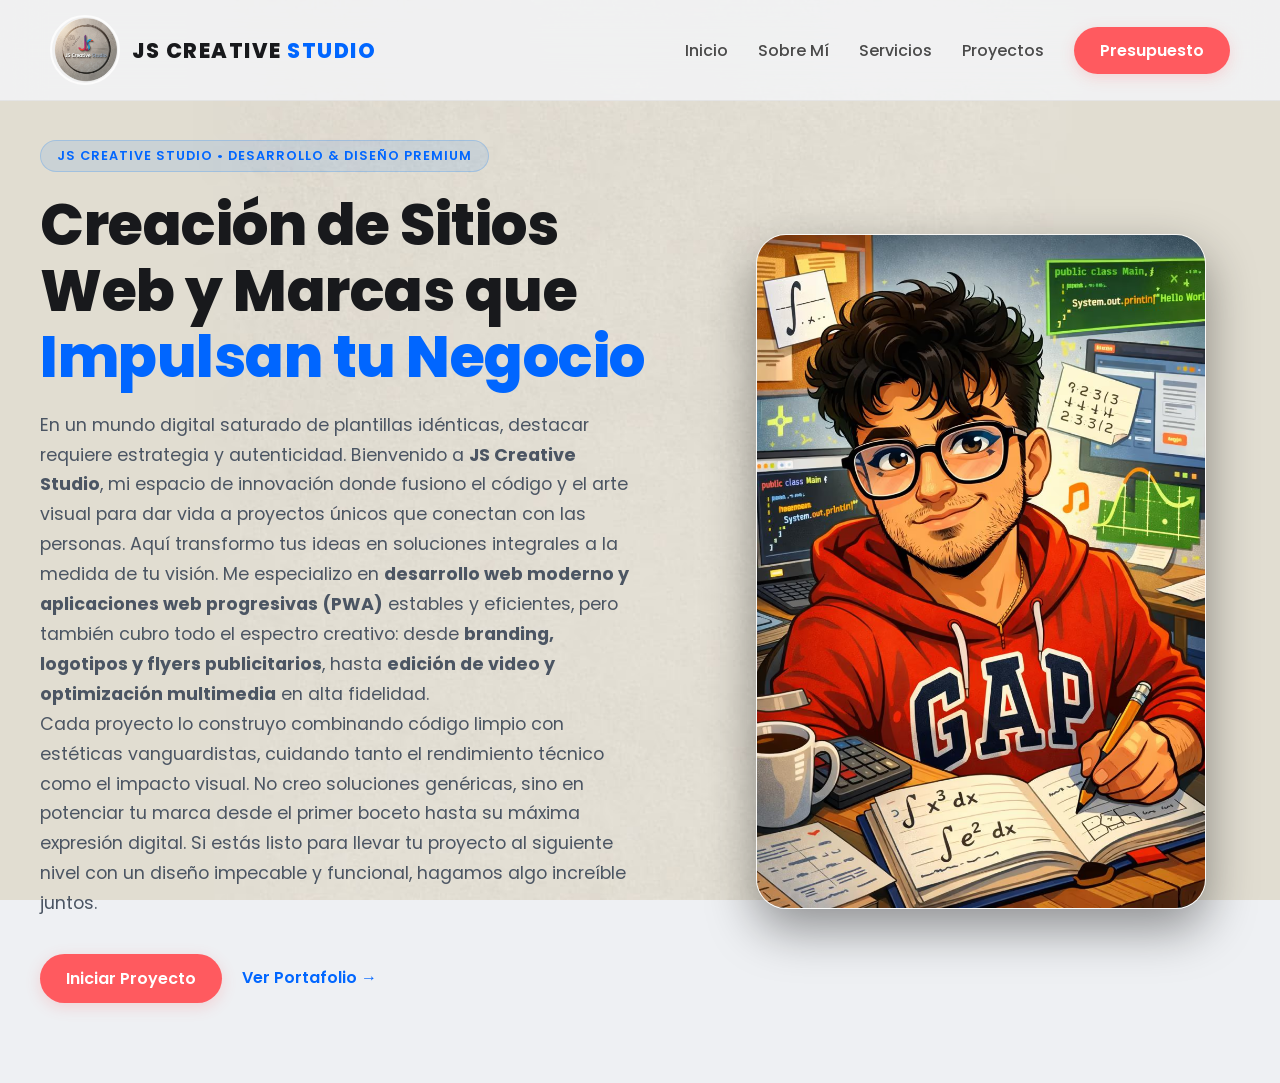
==== commit ea5e97bf: "Cambios grandes" ====
--- a/index.html
+++ b/index.html
@@ -9,6 +9,7 @@
       href="https://fonts.googleapis.com/css2?family=Poppins:wght@300;400;600;800&display=swap"
       rel="stylesheet"
     />
+    
   </head>
   <body>
     <nav class="navbar">
@@ -18,6 +19,7 @@
       </div>
       <ul class="nav-links">
         <li><a href="index.html">Inicio</a></li>
+        <li><a href="sobre-mi.html">Sobre Mí</a></li>
         <li><a href="servicios.html">Servicios</a></li>
         <li><a href="proyectos.html">Proyectos</a></li>
         <li><a href="contacto.html" class="nav-btn">Presupuesto</a></li>
@@ -86,12 +88,13 @@
 
         <div class="hero-image">
           <img
-            src="img/Inicio.jpeg"
+            src="img/Inicio.avif"
             class="main-avatar"
             alt="José de Jesús Sánchez"
           />
         </div>
       </div>
     </section>
+    
   </body>
 </html>
--- a/CSS/style.css
+++ b/CSS/style.css
@@ -1,45 +1,38 @@
 :root {
   /* 60% Dominante: Un blanco hueso con un sutil toque frío/pastel, ultra limpio */
   --dark: #f4f6f9;
-
   /* Textos Principales: Carbón profundo para una lectura perfecta y elegante */
   --text-main: #18191c;
-
   /* 30% Estructural: Tu azul eléctrico, ahora más nítido sobre el fondo claro */
   --primary: #0066ff;
-
   /* 10% Acento de Conversión: Coral vibrante para que los botones sigan siendo imanes de clics */
   --secondary: #ff5a5f;
-
   /* Glassmorphic para modo claro: Fondo blanco translúcido con sombra suave */
   --glass: rgba(255, 255, 255, 0.65);
   --glass-border: rgba(255, 255, 255, 0.8);
   --text-muted: #575d65; /* Gris medio para descripciones */
-
   /* Nueva variable para tarjetas flotantes */
   --card-shadow: rgba(0, 102, 255, 0.06);
 }
-
 * {
   margin: 0;
   padding: 0;
   box-sizing: border-box;
   font-family: "Poppins", sans-serif;
 }
-
-body {
-  background-color: var(--dark);
-  color: var(--text-main); /* Cambiado a carbón profundo */
-  line-height: 1.6;
-  scroll-behavior: smooth;
-}
-
+/* 1. TEXTURA GLOBAL: Se aplica a todo el cuerpo para que todos los apartados la compartan */
+body,
+.about-page {
+  background: url("../img/fondo.avif") center center / cover no-repeat fixed
+    #eef0f3;
+  color: var(--text-main);
+  font-family: "Poppins", sans-serif;
+}
 .container {
   max-width: 1200px;
   margin: 0 auto;
   padding: 0 20px;
 }
-
 /* ==========================================================================
    NAVBAR (Menú de Navegación Premium)
    ========================================================================== */
@@ -56,23 +49,19 @@
   z-index: 1000;
   border-bottom: 1px solid rgba(0, 0, 0, 0.05); /* Borde sutil oscuro */
 }
-
 .logo-container {
   display: flex;
   align-items: center;
   gap: 12px;
 }
-
 .logo {
   font-weight: 800;
   letter-spacing: 1.5px;
   font-size: 1.3rem;
 }
-
 .logo span {
   color: var(--primary);
 }
-
 .nav-logo {
   width: 70px;
   height: 70px;
@@ -81,17 +70,14 @@
   border: 2px solid var(--glass-border);
   transition: border-color 0.3s ease; /* Interacción suave al pasar el mouse por la navbar */
 }
-
 .navbar:hover .nav-logo {
   border-color: var(--primary);
 }
-
 .nav-links {
   display: flex;
   list-style: none;
   align-items: center;
 }
-
 .nav-links li a {
   color: #4a4a4a; /* Texto del menú más oscuro para que se lea */
   text-decoration: none;
@@ -99,11 +85,9 @@
   font-weight: 500;
   transition: color 0.3s ease;
 }
-
 .nav-links li a:hover {
   color: var(--primary);
 }
-
 /* BOTÓN DE CONVERSIÓN: Diseñado para que resalte inmediatamente */
 .nav-btn {
   background: var(--secondary) !important; /* Usamos el Coral (10% de acento) */
@@ -116,13 +100,11 @@
     transform 0.3s ease,
     box-shadow 0.3s ease !important;
 }
-
 /* Efecto hover: el botón se eleva sutilmente y brilla más, invitando al clic */
 .nav-btn:hover {
   transform: translateY(-2px);
   box-shadow: 0 6px 20px rgba(255, 90, 95, 0.4);
 }
-
 /* ==========================================================================
    HERO SECTION (Sección Principal de Impacto)
    ========================================================================== */
@@ -133,7 +115,6 @@
   /* Un padding superior amplio (140px) evita que la barra fija tape tu título */
   padding: 140px 20px 80px;
 }
-
 .hero-container {
   display: grid;
   grid-template-columns: 1.2fr 1fr; /* El texto ocupa un poco más de espacio que la imagen */
@@ -142,14 +123,12 @@
   max-width: 1200px;
   margin: 0 auto;
 }
-
 .hero-text {
   display: flex;
   flex-direction: column;
   align-items: flex-start; /* Alinea todo el texto limpiamente a la izquierda */
   text-align: left;
 }
-
 /* El Badge: Una pequeña etiqueta premium sobre el título */
 .badge {
   background: rgba(0, 119, 255, 0.1); /* Fondo azul muy suave y transparente */
@@ -163,7 +142,6 @@
   font-weight: 600;
   margin-bottom: 20px;
 }
-
 /* El Título Principal: Diseñado para capturar la atención al instante */
 .hero h1 {
   font-size: clamp(
@@ -176,12 +154,10 @@
   margin-bottom: 20px;
   letter-spacing: -0.5px; /* Junta un poco las letras para un estilo más editorial y moderno */
 }
-
 /* El truco de color en el H1: El azul destaca la palabra clave (ej. Tu Éxito o Tu Negocio) */
 .hero h1 span {
   color: var(--primary);
 }
-
 /* Descripción: Letra ligera y color suavizado para que no compita con el H1 */
 .hero-description {
   font-size: 1.1rem;
@@ -191,13 +167,11 @@
   font-weight: 400; /* Subimos un poco el grosor a 400 para mejorar la lectura en pantallas claras */
   max-width: 600px;
 }
-
 .hero-image {
   display: flex;
   justify-content: center;
   align-items: center;
 }
-
 /* Tu Imagen o Avatar de Presentación */
 .main-avatar {
   width: 100%;
@@ -210,12 +184,10 @@
   border: 1px solid var(--glass-border);
   transition: transform 0.4s ease;
 }
-
 /* Efecto interactivo: la imagen floats levemente cuando el usuario pasa el mouse */
 .hero-image:hover .main-avatar {
   transform: translateY(-5px);
 }
-
 /* ==========================================================================
    SERVICIOS & GLASSMORPHISM (Efecto Cristal Premium)
    ========================================================================== */
@@ -225,7 +197,6 @@
   gap: 30px;
   padding: 20px 0;
 }
-
 .glass {
   background: var(--glass);
   border: 1px solid var(--glass-border);
@@ -242,26 +213,22 @@
     transform 0.4s cubic-bezier(0.16, 1, 0.3, 1),
     box-shadow 0.4s ease;
 }
-
 .glass img {
   width: 100%;
   height: 210px;
   object-fit: cover;
   border-bottom: 1px solid var(--glass-border); /* Separa la imagen del texto limpiamente */
 }
-
 .glass h3,
 .glass p {
   padding: 0 24px; /* Más espacio interno para que el diseño respire */
 }
-
 .glass h3 {
   font-size: 1.25rem;
   margin-top: 22px;
   font-weight: 600;
   letter-spacing: -0.3px;
 }
-
 .glass p {
   margin-top: 10px;
   margin-bottom: 25px;
@@ -269,7 +236,6 @@
   font-size: 0.95rem;
   line-height: 1.6;
 }
-
 /* Efecto al pasar el cursor sobre la tarjeta de servicio */
 .glass:hover {
   border-color: rgba(
@@ -281,14 +247,12 @@
   transform: translateY(-8px); /* Elevación elegante */
   box-shadow: 0 20px 40px rgba(0, 119, 255, 0.1); /* Resplandor azul muy fino en el fondo */
 }
-
 .glass i {
   margin-left: 24px;
   margin-top: 22px;
   font-size: 26px;
   color: var(--primary);
 }
-
 /* ==========================================================================
    CARRUSEL 3D CURVO ANIMADO (Optimizado para Fluidez)
    ========================================================================== */
@@ -302,7 +266,6 @@
   overflow: hidden;
   position: relative;
 }
-
 /* Degradados laterales ultra profundos para ocultar los bordes del carrusel */
 .carousel-container::before,
 .carousel-container::after {
@@ -314,15 +277,10 @@
   z-index: 20;
   pointer-events: none;
 }
-.carousel-container::before {
-  left: 0;
-  background: linear-gradient(to right, var(--dark) 0%, transparent 100%);
-}
-.carousel-container::after {
-  right: 0;
-  background: linear-gradient(to left, var(--dark) 0%, transparent 100%);
-}
-
+.tu-contenedor-carrusel::before,
+.tu-contenedor-carrusel::after {
+  display: none !important; /* Esto remueve las capas blancas laterales si existen */
+}
 .carousel-track {
   display: flex;
   gap: 30px;
@@ -330,12 +288,10 @@
   transform-style: preserve-3d;
   will-change: transform;
 }
-
 /* Pausa suave cuando el cliente inspecciona un servicio */
 .carousel-container:hover .carousel-track {
   animation-play-state: paused;
 }
-
 @keyframes scrollCarousel {
   0% {
     transform: translateX(0);
@@ -344,7 +300,6 @@
     transform: translateX(-50%);
   }
 }
-
 .carousel-item {
   flex-shrink: 0;
   width: 320px;
@@ -357,11 +312,9 @@
     transform 0.5s cubic-bezier(0.16, 1, 0.3, 1),
     box-shadow 0.5s ease;
 }
-
 .carousel-item.is-hovered {
   z-index: 15;
 }
-
 .carousel-card {
   width: 100%;
   height: 100%;
@@ -378,12 +331,10 @@
   padding: 0;
   transition: all 0.4s ease;
 }
-
 .carousel-item:hover .carousel-card {
   border-color: var(--primary);
   box-shadow: 0 20px 50px rgba(0, 119, 255, 0.15);
 }
-
 .carousel-image {
   width: 100%;
   height: 200px;
@@ -391,7 +342,6 @@
   transition: filter 0.4s ease;
   border-bottom: 1px solid var(--glass-border);
 }
-
 .carousel-icon {
   font-size: 30px;
   margin: 20px 0 0 20px;
@@ -400,12 +350,10 @@
     transform 0.3s ease,
     color 0.3s ease;
 }
-
 .carousel-item.is-hovered .carousel-icon {
   color: var(--secondary); /* Cambia al coral magnético al hacer hover */
   transform: scale(1.1);
 }
-
 .carousel-title {
   font-size: 1.15rem;
   font-weight: 600;
@@ -413,7 +361,6 @@
   margin: 15px 20px 0;
   letter-spacing: -0.3px;
 }
-
 .carousel-text {
   font-size: 0.9rem;
   color: var(--text-muted);
@@ -421,7 +368,6 @@
   padding: 8px 20px 20px;
   flex-grow: 1;
 }
-
 /* Capa superpuesta con los detalles del servicio al hacer hover */
 .carousel-overlay {
   position: absolute;
@@ -447,41 +393,35 @@
   pointer-events: none;
   z-index: 5;
 }
-
 .carousel-item:hover .carousel-overlay,
 .carousel-item.active .carousel-overlay {
   opacity: 1 !important;
   transform: translateY(0) !important;
   pointer-events: auto !important;
 }
-
 /* Cambia el color del icono al estar activo o en hover */
 .carousel-item:hover .carousel-icon,
 .carousel-item.active .carousel-icon {
   color: var(--secondary) !important;
   transform: scale(1.1);
 }
-
 /* Aplica el borde azul y la sombra premium a la tarjeta activa */
 .carousel-item:hover .carousel-card,
 .carousel-item.active .carousel-card {
   border-color: var(--primary) !important;
   box-shadow: 0 20px 50px rgba(0, 119, 255, 0.15) !important;
 }
-
 .overlay-title {
   font-size: 22px;
   font-weight: 700;
   color: #fff;
   margin-bottom: 8px;
 }
-
 .overlay-desc {
   font-size: 13.5px;
   color: rgba(255, 255, 255, 0.8);
   line-height: 1.5;
 }
-
 /* Botón interno del carrusel para abrir el modal del servicio */
 .overlay-btn {
   margin-top: 15px;
@@ -500,13 +440,11 @@
     border-color 0.3s ease,
     transform 0.2s ease;
 }
-
 .overlay-btn:hover {
   background: var(--primary);
   color: var(--dark);
   transform: scale(1.02);
 }
-
 /* ===== MODAL DE SERVICIO ===== */
 .service-modal-backdrop {
   display: none;
@@ -521,11 +459,9 @@
   justify-content: center;
   align-items: center;
 }
-
 .service-modal-backdrop.active {
   display: flex;
 }
-
 .service-modal {
   background: linear-gradient(
     145deg,
@@ -542,12 +478,10 @@
   opacity: 0;
   transition: all 0.4s cubic-bezier(0.25, 0.46, 0.45, 0.94);
 }
-
 .service-modal-backdrop.active .service-modal {
   transform: scale(1) translateY(0);
   opacity: 1;
 }
-
 .service-modal-close {
   position: absolute;
   top: 15px;
@@ -560,36 +494,30 @@
   transition: color 0.3s;
   line-height: 1;
 }
-
 .service-modal-close:hover {
   color: #fff;
 }
-
 .service-modal-icon {
   font-size: 40px;
   color: var(--primary);
   margin-bottom: 15px;
 }
-
 .service-modal-title {
   font-size: 24px;
   font-weight: 700;
   color: #fff;
   margin-bottom: 15px;
 }
-
 .service-modal-text {
   font-size: 15px;
   color: rgba(255, 255, 255, 0.8);
   line-height: 1.7;
 }
-
 .service-modal-features {
   list-style: none;
   margin-top: 20px;
   padding: 0;
 }
-
 .service-modal-features li {
   padding: 8px 0;
   color: rgba(255, 255, 255, 0.85);
@@ -599,17 +527,14 @@
   align-items: center;
   gap: 10px;
 }
-
 .service-modal-features li i {
   color: var(--primary);
   font-size: 12px;
 }
-
 .services-page {
   min-height: 100vh;
   padding-bottom: 80px;
 }
-
 .section-title {
   font-size: clamp(2rem, 5vw, 3rem);
   font-weight: 800;
@@ -617,11 +542,9 @@
   text-align: center;
   letter-spacing: 1px;
 }
-
 .section-title span {
   color: var(--primary);
 }
-
 /* ==========================================================================
    PORTAFOLIO DE PROYECTOS (Alineado en Acordeón Flexbox Dinámico)
    ========================================================================== */
@@ -633,7 +556,6 @@
   margin-top: 50px;
   padding: 10px 0;
 }
-
 .accordion-card {
   position: relative;
   flex: 1; /* Hace que todas las tarjetas midan lo mismo de forma simétrica */
@@ -642,14 +564,12 @@
   background-color: #111215;
   box-shadow: 0 10px 30px rgba(0, 0, 0, 0.04);
   cursor: pointer;
-
   /* Esta transición cúbica emula el movimiento de suavizado premium */
   transition:
     flex 0.6s cubic-bezier(0.25, 1, 0.5, 1),
     transform 0.3s ease,
     box-shadow 0.3s ease;
 }
-
 /* Control del zoom y encuadre total de las miniaturas */
 .accordion-img {
   width: 100%;
@@ -658,17 +578,14 @@
   display: block;
   transition: transform 0.6s ease;
 }
-
 /* EFECTO DE EXPANSIÓN MÁGICA */
 .accordion-card:hover {
   flex: 3; /* Crece tres veces su tamaño original al pasar el cursor */
   box-shadow: 0 20px 40px rgba(0, 102, 255, 0.14);
 }
-
 .accordion-card:hover .accordion-img {
   transform: scale(1.03); /* Zoom imperceptible a la imagen de fondo */
 }
-
 /* Capa de Información Integrada y Contraste de Texto */
 .accordion-info {
   position: absolute;
@@ -686,7 +603,6 @@
   display: flex;
   flex-direction: column;
   justify-content: flex-end; /* Alinea los datos firmemente abajo */
-
   /* Estado inicial: Oculto por defecto para evitar textos amontonados */
   opacity: 0;
   transform: translateY(15px);
@@ -695,14 +611,12 @@
     transform 0.4s ease;
   pointer-events: none;
 }
-
 /* Revelación sincronizada al desplegar el acordeón */
 .accordion-card:hover .accordion-info {
   opacity: 1;
   transform: translateY(0);
   transition-delay: 0.15s; /* Espera el estiramiento elástico antes de mostrar el texto */
 }
-
 /* Tipografías del Portafolio */
 .accordion-info h3 {
   color: #ffffff !important;
@@ -711,13 +625,11 @@
   margin-bottom: 4px;
   white-space: nowrap; /* Bloquea saltos de línea molestos en la animación */
 }
-
 .accordion-info p {
   color: rgba(255, 255, 255, 0.85) !important;
   font-size: 0.88rem;
   font-weight: 300;
 }
-
 .accordion-info .project-category {
   color: var(--primary) !important; /* Mantiene tu azul eléctrico estructural */
   font-size: 0.75rem;
@@ -726,190 +638,172 @@
   letter-spacing: 1px;
   margin-bottom: 2px;
 }
-
 /* ==========================================================================
    SECCIÓN CONTACTO & PRESUPUESTO CON TERCER ESPACIO (Premium)
    ========================================================================== */
 .contact-wrapper {
-    display: grid;
-    grid-template-columns: 1fr 1.2fr; /* Dos columnas arriba */
-    gap: 0;
-    margin-top: 50px;
-    background: #ffffff; /* Contenedor blanco unificado */
-    border-radius: 35px;
-    overflow: hidden;
-    box-shadow: 0 15px 45px rgba(0, 0, 0, 0.03);
-}
-
+  display: grid;
+  grid-template-columns: 1fr 1.2fr; /* Dos columnas arriba */
+  gap: 0;
+  margin-top: 50px;
+  background: #ffffff; /* Contenedor blanco unificado */
+  border-radius: 35px;
+  overflow: hidden;
+  box-shadow: 0 15px 45px rgba(0, 0, 0, 0.03);
+}
 /* Columna Izquierda: Imagen */
 .contact-info {
-    padding: 0;
-    display: flex;
-    align-items: stretch;
-    justify-content: center;
-    background-color: #f5f6f9;
-}
-
+  padding: 0;
+  display: flex;
+  align-items: stretch;
+  justify-content: center;
+  background-color: #f5f6f9;
+}
 .contact-info-img {
-    width: 100%;
-    height: 100%;
-    object-fit: cover;
-    display: block;
-}
-
+  width: 100%;
+  height: 100%;
+  object-fit: cover;
+  display: block;
+}
 /* Columna Derecha: Formulario */
 .contact-form {
-    padding: 60px 50px;
-    display: flex;
-    flex-direction: column;
-    gap: 24px;
-    background: #fdfbfc;
-    justify-content: center;
-}
-
+  padding: 60px 50px;
+  display: flex;
+  flex-direction: column;
+  gap: 24px;
+  background: #fdfbfc;
+  justify-content: center;
+}
 .form-row {
-    display: grid;
-    grid-template-columns: 1fr 1fr;
-    gap: 20px;
-}
-
+  display: grid;
+  grid-template-columns: 1fr 1fr;
+  gap: 20px;
+}
 .form-group {
-    display: flex;
-    flex-direction: column;
-    gap: 8px;
-}
-
+  display: flex;
+  flex-direction: column;
+  gap: 8px;
+}
 .form-group label {
-    font-size: 0.9rem;
-    font-weight: 600;
-    color: var(--text-main);
-    margin-left: 5px;
-}
-
+  font-size: 0.9rem;
+  font-weight: 600;
+  color: var(--text-main);
+  margin-left: 5px;
+}
 .contact-form input,
 .contact-form textarea {
-    background: #ffffff;
-    border: 2px solid #eef0f3;
-    padding: 16px 25px;
-    border-radius: 50px;
-    color: var(--text-main);
-    font-family: 'Poppins', sans-serif;
-    font-size: 0.95rem;
-    outline: none;
-    width: 100%;
-    transition: border-color 0.3s, box-shadow 0.3s;
-}
-
+  background: #ffffff;
+  border: 2px solid #eef0f3;
+  padding: 16px 25px;
+  border-radius: 50px;
+  color: var(--text-main);
+  font-family: "Poppins", sans-serif;
+  font-size: 0.95rem;
+  outline: none;
+  width: 100%;
+  transition:
+    border-color 0.3s,
+    box-shadow 0.3s;
+}
 .contact-form textarea {
-    border-radius: 24px;
-    min-height: 130px;
-    resize: vertical;
-}
-
+  border-radius: 24px;
+  min-height: 130px;
+  resize: vertical;
+}
 .contact-form input:focus,
 .contact-form textarea:focus {
-    border-color: var(--primary);
-    box-shadow: 0 0 0 4px rgba(0, 102, 255, 0.08);
-}
-
+  border-color: var(--primary);
+  box-shadow: 0 0 0 4px rgba(0, 102, 255, 0.08);
+}
 .contact-form .submit-btn {
-    background: var(--primary) !important;
-    color: white !important;
-    padding: 16px 40px;
-    border: none;
-    border-radius: 50px;
-    font-size: 1rem;
-    font-weight: 600;
-    cursor: pointer;
-    width: fit-content;
-    margin-top: 10px;
-    box-shadow: 0 6px 20px rgba(0, 102, 255, 0.15);
-    transition: transform 0.3s, box-shadow 0.3s;
-}
-
+  background: var(--primary) !important;
+  color: white !important;
+  padding: 16px 40px;
+  border: none;
+  border-radius: 50px;
+  font-size: 1rem;
+  font-weight: 600;
+  cursor: pointer;
+  width: fit-content;
+  margin-top: 10px;
+  box-shadow: 0 6px 20px rgba(0, 102, 255, 0.15);
+  transition:
+    transform 0.3s,
+    box-shadow 0.3s;
+}
 .contact-form .submit-btn:hover {
-    transform: translateY(-2px);
-    box-shadow: 0 8px 25px rgba(0, 102, 255, 0.3);
-}
-
+  transform: translateY(-2px);
+  box-shadow: 0 8px 25px rgba(0, 102, 255, 0.3);
+}
 /* 📥 NUEVO TERCER ESPACIO: Redes y Medios de Contacto en la Base */
 .contact-bottom {
-    grid-column: 1 / span 2; /* Cruza horizontalmente cubriendo ambas columnas */
-    background: #ffffff;
-    border-top: 2px solid #f4f6f9; /* Línea divisoria muy elegante */
-    padding: 30px 50px;
-    display: flex;
-    justify-content: cubic-bezier(0.16, 1, 0.3, 1);
-    justify-content: space-around; /* Distribuye tus redes simétricamente */
-    align-items: center;
-    flex-wrap: wrap;
-    gap: 20px;
-}
-
+  grid-column: 1 / span 2; /* Cruza horizontalmente cubriendo ambas columnas */
+  background: #ffffff;
+  border-top: 2px solid #f4f6f9; /* Línea divisoria muy elegante */
+  padding: 30px 50px;
+  display: flex;
+  justify-content: cubic-bezier(0.16, 1, 0.3, 1);
+  justify-content: space-around; /* Distribuye tus redes simétricamente */
+  align-items: center;
+  flex-wrap: wrap;
+  gap: 20px;
+}
 .bottom-info-item {
-    display: flex;
-    align-items: center;
-    gap: 12px;
-    text-decoration: none;
-    color: var(--text-main);
-    font-weight: 500;
-    font-size: 0.95rem;
-    transition: transform 0.3s ease, color 0.3s ease;
-    padding: 10px 20px;
-    border-radius: 50px;
-    background: #fafbfc; /* Efecto botón suave para cada red */
-}
-
+  display: flex;
+  align-items: center;
+  gap: 12px;
+  text-decoration: none;
+  color: var(--text-main);
+  font-weight: 500;
+  font-size: 0.95rem;
+  transition:
+    transform 0.3s ease,
+    color 0.3s ease;
+  padding: 10px 20px;
+  border-radius: 50px;
+  background: #fafbfc; /* Efecto botón suave para cada red */
+}
 .bottom-info-item img {
-    width: 30px;
-    height: 30px;
-    object-fit: contain;
-    transition: transform 0.3s ease;
-}
-
+  width: 30px;
+  height: 30px;
+  object-fit: contain;
+  transition: transform 0.3s ease;
+}
 .bottom-info-item:hover {
-    color: var(--primary);
-    transform: translateY(-3px);
-    background: #ffffff;
-    box-shadow: 0 10px 20px rgba(0, 102, 255, 0.05);
-}
-
+  color: var(--primary);
+  transform: translateY(-3px);
+  background: #ffffff;
+  box-shadow: 0 10px 20px rgba(0, 102, 255, 0.05);
+}
 .bottom-info-item:hover img {
-    transform: scale(1.1);
-}
-
+  transform: scale(1.1);
+}
 /* ==========================================================================
    RESPONSIVO MÓVILES
    ========================================================================== */
 @media (max-width: 768px) {
-    .contact-wrapper {
-        grid-template-columns: 1fr;
-    }
-    
-    .contact-info {
-        height: 220px;
-    }
-    
-    .form-row {
-        grid-template-columns: 1fr;
-    }
-    
-    .contact-form {
-        padding: 40px 24px;
-    }
-    
-    .contact-bottom {
-        grid-column: auto; /* Desactiva la fusión de columnas en móvil */
-        flex-direction: column; /* Apila las redes verticalmente */
-        align-items: stretch;
-        padding: 30px 24px;
-    }
-    
-    .bottom-info-item {
-        justify-content: center;
-    }
-}
-
+  .contact-wrapper {
+    grid-template-columns: 1fr;
+  }
+  .contact-info {
+    height: 220px;
+  }
+  .form-row {
+    grid-template-columns: 1fr;
+  }
+  .contact-form {
+    padding: 40px 24px;
+  }
+  .contact-bottom {
+    grid-column: auto; /* Desactiva la fusión de columnas en móvil */
+    flex-direction: column; /* Apila las redes verticalmente */
+    align-items: stretch;
+    padding: 30px 24px;
+  }
+  .bottom-info-item {
+    justify-content: center;
+  }
+}
 /* MODAL GENERAL */
 .modal {
   display: none;
@@ -924,14 +818,12 @@
   justify-content: center;
   align-items: center;
 }
-
 .modal-content {
   max-width: 90%;
   max-height: 80%;
   display: flex;
   justify-content: center;
 }
-
 .modal-video,
 .modal-img {
   width: auto;
@@ -940,7 +832,6 @@
   border-radius: 15px;
   box-shadow: 0 0 40px rgba(0, 212, 255, 0.3);
 }
-
 .close-modal {
   position: absolute;
   top: 30px;
@@ -949,7 +840,6 @@
   font-size: 50px;
   cursor: pointer;
 }
-
 /* ==========================================================================
    RESPONSIVE MEDIA QUERIES (Adaptación Impecable a Dispositivos móvil)
    ========================================================================== */
@@ -958,12 +848,12 @@
     width: 280px;
     height: 400px;
   }
-
   .carousel-container {
-    height: 450px;
-  }
-}
-
+    background: transparent !important;
+    background-color: transparent !important;
+    box-shadow: none !important; /* Por si acaso tiene una sombra ligera que cree ese recuadro */
+  }
+}
 @media (max-width: 768px) {
   /* El acordeón se reorganiza verticalmente en tabletas y celulares para mejor control táctil */
   .portfolio-accordion {
@@ -971,43 +861,34 @@
     height: auto;
     gap: 20px;
   }
-
   .accordion-card {
     height: 200px;
     flex: none; /* Apaga el flex horizontal */
   }
-
   .accordion-card:hover {
     flex: none;
     transform: scale(1.02); /* Reemplaza expansión por sutil aumento en móvil */
   }
-
   .accordion-info {
     opacity: 1; /* Forzamos legibilidad fija en pantallas táctiles sin hover */
     transform: translateY(0);
   }
-
   .contact-wrapper {
     grid-template-columns: 1fr;
   }
-
   .hero h1 {
     font-size: 2.5rem;
   }
-
   .hero-container {
     grid-template-columns: 1fr;
     gap: 40px;
   }
-
   .navbar {
     padding: 15px 20px;
   }
-
   .nav-links li a {
     margin-left: 15px;
   }
-
   /* 1. Forzar a que cuando se agregue .active por JS, el overlay sea 100% visible */
   .carousel-item.active .carousel-overlay {
     opacity: 1 !important;
@@ -1020,7 +901,6 @@
     ) !important;
     z-index: 10 !important;
   }
-
   /* 2. Ocultar los textos estáticos del fondo en la tarjeta activa 
           para que no se encimen con los del menú desplegable */
   .carousel-item.active .carousel-title,
@@ -1028,100 +908,1688 @@
     opacity: 0 !important;
     visibility: hidden !important;
   }
-
   /* 3. Asegurar el contraste total de los textos internos del overlay al activarse */
   .carousel-item.active .overlay-title {
     color: #ffffff !important;
     display: block !important;
   }
-
   .carousel-item.active .overlay-desc {
     color: rgba(255, 255, 255, 0.9) !important;
     display: block !important;
   }
-
   /* 4. Resaltar la tarjeta entera en móviles al darle tap */
   .carousel-item.active .carousel-card {
     border-color: var(--primary) !important;
     box-shadow: 0 15px 35px rgba(0, 119, 255, 0.2) !important;
   }
-
   .carousel-item.active .carousel-icon {
     color: var(--secondary) !important;
     transform: scale(1.1);
   }
-
   .carousel-container {
     height: 400px;
     margin: 40px 0;
   }
-
   .carousel-item {
     width: 240px;
     height: 360px;
   }
-
   .carousel-image {
     height: 160px;
   }
-
   .carousel-icon {
     font-size: 28px;
     margin: 15px 0 0 15px;
   }
-
   .carousel-title {
     font-size: 16px;
     margin: 8px 15px 0;
   }
-
   .carousel-text {
     font-size: 12px;
     padding: 0 15px 15px;
   }
 }
-
 @media (max-width: 480px) {
   .carousel-container {
     height: 320px;
     margin: 30px 0;
   }
-
   .carousel-item {
     width: 200px;
     height: 300px;
   }
-
   .carousel-image {
     height: 130px;
   }
-
   .carousel-icon {
     font-size: 24px;
     margin: 12px 0 0 12px;
   }
-
   .carousel-title {
     font-size: 14px;
     margin: 6px 12px 0;
   }
-
   .carousel-text {
     font-size: 11px;
     padding: 0 12px 12px;
   }
-
   .section-title {
     font-size: 1.8rem;
     margin-bottom: 30px;
   }
-
   .logo {
     font-size: 1rem;
   }
-
   .nav-logo {
     width: 60px;
     height: 60px;
   }
 }
+/* ==========================================================================
+   DISEÑO EVOLUCIONADO ULTRA PREMIUM: SPLIT SCREEN INTERACTIVO
+   ========================================================================== */
+body,
+.about-page {
+  background: url("../img/fondo.avif") center center / cover no-repeat fixed
+    #eef0f3;
+  color: var(--text-main);
+  font-family: "Poppins", sans-serif;
+  overflow-x: hidden;
+}
+/* Contenedor principal con más espacio y perspectiva */
+.hero-split {
+  display: grid;
+  grid-template-columns: 1fr 1.2fr;
+  min-height: 680px; /* Cambiamos height por min-height para que crezca si el contenido lo requiere */
+  height: auto; /* Permite flexibilidad total */
+  width: 100%;
+  max-width: 1250px;
+  margin: 40px auto 0 auto;
+  padding: 0 20px;
+  perspective: 1000px;
+  margin-bottom: 100px; /* Empuja con fuerza el siguiente párrafo para que respire */
+}
+/* Lado Izquierdo: El escenario de tu silueta */
+.split-image-container {
+  display: flex;
+  align-items: center;
+  justify-content: right;
+  background: transparent;
+  position: relative;
+  height: 100%;
+  padding: 20px;
+}
+/* EFECTO POP: Tu imagen más grande y con animación de respiración sutil */
+.split-profile-img {
+  max-width: 150%;
+  height: 90%;
+  object-fit: contain;
+  display: block;
+  z-index: 3;
+  transition:
+    transform 0.5s cubic-bezier(0.25, 1, 0.5, 1),
+    filter 0.5s ease;
+  filter: drop-shadow(20px 25px 40px rgba(0, 0, 0, 0.07));
+}
+/* Al pasar el cursor sobre la sección, tu foto interactúa ganando presencia */
+.hero-split:hover .split-profile-img {
+  transform: scale(1.03) translateY(-5px);
+  filter: drop-shadow(
+    25px 30px 50px rgba(0, 102, 255, 0.12)
+  ); /* Sombra azulada sutil */
+}
+/* Contenedor Derecho */
+.split-pattern-container {
+  display: flex;
+  align-items: center;
+  justify-content: flex-start;
+  padding: 20px 40px;
+}
+.right-content-wrapper {
+  display: flex;
+  flex-direction: column;
+  gap: 35px;
+  width: 100%;
+  max-width: 550px;
+}
+/* CRISTALOGRAFÍA PREMIUM (Glassmorphism Pro) */
+/* Contenedor principal con la barra azul a la izquierda */
+.impact-box {
+  position: relative; /* Crucial para que la comilla gigante flote adentro */
+  background: rgba(
+    255,
+    255,
+    255,
+    0.4
+  ); /* Fondo sutil para que contraste con la textura */
+  border-left: 4px solid var(--primary); /* La línea azul vertical de la izquierda */
+  padding: 30px 40px 30px 45px; /* Espaciado interno generoso */
+  border-radius: 0 24px 24px 0; /* Curva elegante en las esquinas derechas */
+  margin: 40px 0;
+  overflow: hidden; /* Evita que la comilla gigante se salga del recuadro */
+}
+/* 🎯 Las comillas gigantes y transparentes */
+.quote-icon {
+  position: absolute;
+  top: -30px; /* La subimos para que solo se asiente la mitad superior */
+  left: 20px; /* Alineación respecto a la línea azul */
+  font-family: "Montserrat", Georgia, serif;
+  font-size: 10rem; /* ¡Tamaño masivo e imponente! */
+  font-weight: 900;
+  color: var(--primary); /* Tu azul eléctrico de marca */
+  opacity: 0.5; /* Ultra transparente para que actúe como marca de agua de fondo */
+  line-height: 1;
+  pointer-events: none; /* No interfiere si el usuario quiere seleccionar el texto */
+  user-select: none;
+}
+/* Estilo para el párrafo de la frase */
+.quote-text {
+  font-size: 1.2rem;
+  line-height: 1.65;
+  color: var(--text-muted);
+  font-weight: 400;
+  margin: 0;
+  position: relative;
+  z-index: 2; /* Pone el texto por encima de la comilla transparente */
+}
+/* Resalte azul para "construir el puente digital" */
+.quote-text strong {
+  color: var(--primary);
+  font-weight: 700;
+}
+/* Responsivo: Ajustes dinámicos para celulares */
+@media (max-width: 768px) {
+  .impact-box {
+    padding: 25px 20px 25px 25px;
+  }
+  .quote-icon {
+    font-size: 7rem;
+    top: -15px;
+  }
+  .quote-text {
+    font-size: 0.95rem;
+  }
+}
+/* ==========================================================================
+   SECCIÓN: BADGES ASIMÉTRICOS CON COMPETENCIAS Y OBJETIVO
+   ========================================================================== */
+/* Contenedor de ambos cuadros */
+.hero-badges {
+  display: flex;
+  gap: 25px;
+  width: 100%;
+}
+/* Estilo base de cada tarjeta (Glassmorphism) */
+.badge-item {
+  flex: 1;
+  background: rgba(255, 255, 255, 0.25);
+  backdrop-filter: blur(10px);
+  -webkit-backdrop-filter: blur(10px);
+  padding: 25px 30px;
+  border-radius: 24px;
+  border: 1px solid rgba(255, 255, 255, 0.4);
+  box-shadow: 0 15px 35px rgba(0, 0, 0, 0.015);
+  transition: all 0.4s cubic-bezier(0.25, 1, 0.5, 1);
+  position: relative;
+  overflow: hidden;
+}
+/* El segundo cuadro desalineado para romper la monotonía */
+.badge-item:nth-child(2) {
+  margin-top: 15px;
+}
+/* Animación Hover para las tarjetas */
+.badge-item:hover {
+  transform: translateY(-6px);
+  background: rgba(255, 255, 255, 0.5);
+  border-color: rgba(0, 102, 255, 0.2);
+  box-shadow: 0 20px 40px rgba(0, 102, 255, 0.04);
+}
+/* Cabecera interna del cuadro (Título + Icono) */
+.badge-header {
+  display: flex;
+  justify-content: space-between;
+  align-items: center;
+  margin-bottom: 15px;
+}
+/* Títulos de los cuadros en Mayúsculas */
+.badge-number {
+  display: block;
+  font-size: 1.35rem;
+  font-weight: 800;
+  color: var(--text-main);
+  letter-spacing: -0.5px;
+  text-transform: uppercase;
+}
+/* Icono principal de la cabecera */
+.tech-icon {
+  font-size: 1.3rem;
+  color: rgba(0, 102, 255, 0.4);
+  transition: all 0.3s ease;
+}
+.badge-item:hover .tech-icon {
+  color: var(--primary);
+  transform: scale(1.15) rotate(5deg);
+}
+/* Texto del objetivo personal */
+.badge-label {
+  font-size: 0.88rem;
+  color: var(--text-muted);
+  line-height: 1.5;
+  font-weight: 500;
+  text-align: left;
+  display: block;
+}
+/* ==========================================================================
+   NUEVO: LISTA DE COMPETENCIAS CON ICONOS
+   ========================================================================== */
+.skills-list {
+  list-style: none;
+  padding: 0;
+  margin: 0;
+  display: flex;
+  flex-direction: column;
+  gap: 12px; /* Un poco más de separación vertical para que no se junte */
+  text-align: left;
+}
+.skills-list li {
+  font-size: 0.85rem;
+  color: var(--text-muted);
+  font-weight: 500;
+  display: flex;
+  align-items: flex-start; /* ¡CLAVE! Alinea el icono arriba, el texto largo se queda a la derecha en su columna */
+  gap: 12px;
+  line-height: 1.4;
+  transition: transform 0.2s ease;
+}
+.skills-list li i {
+  font-size: 0.9rem;
+  color: var(--primary);
+  width: 20px; /* Espacio fijo que actúa como columna para el icono */
+  min-width: 20px; /* Evita que el icono se encoja si el texto es muy largo */
+  text-align: center;
+  margin-top: 3px; /* Centra perfectamente el icono con la primera línea de texto */
+}
+split-pattern-container {
+  display: flex;
+  align-items: center;
+  justify-content: flex-start;
+  padding: 20px 40px;
+  height: 100%;
+}
+/* Efecto de desplazamiento sutil en la lista al hacer hover */
+.core-skills-box:hover .skills-list li {
+  transform: translateX(3px);
+  color: var(--text-main);
+}
+/* ==========================================================================
+   RESPONSIVE PARA PANTALLAS MÓVILES (BADGES)
+   ========================================================================== */
+@media (max-width: 950px) {
+  .hero-badges {
+    flex-direction: column;
+    gap: 20px;
+  }
+  .badge-item:nth-child(2) {
+    margin-top: 0;
+  }
+}
+/* ==========================================================================
+   NUEVA SECCIÓN: BIOGRAFÍA EDITORIAL (MÁXIMO DISEÑO Y FORMATO)
+   ========================================================================== */
+.bio-editorial-section {
+  width: 100%;
+  max-width: 1250px;
+  margin: 80px auto 120px auto;
+  padding: 0 20px;
+  box-sizing: border-box;
+}
+/* Rejilla limpia de dos columnas */
+.bio-grid {
+  display: grid;
+  grid-template-columns: 1fr 1.2fr;
+  gap: 80px;
+  align-items: flex-start;
+}
+/* Estilo para la columna de introducción (Izquierda) */
+.bio-intro-column h2 {
+  font-size: 2.2rem;
+  font-weight: 800;
+  line-height: 1.25;
+  color: var(--text-main);
+  letter-spacing: -1px;
+  margin: 0;
+  text-align: left;
+}
+/* Destacados tipográficos */
+.highlight-name {
+  color: var(--text-main);
+  position: relative;
+  display: inline-block;
+}
+.highlight-studio {
+  color: var(--primary);
+  font-weight: 900;
+}
+/* Estilo para la columna de lectura (Derecha) */
+.bio-text-column {
+  display: flex;
+  flex-direction: column;
+  gap: 20px;
+  text-align: left;
+  border-left: 3px solid rgba(0, 102, 255, 0.15);
+  padding-left: 30px;
+}
+/* Primer párrafo destacado */
+.bio-lead {
+  font-size: 1.15rem;
+  font-weight: 600;
+  color: var(--text-main);
+  line-height: 1.5;
+}
+/* Párrafos secundarios */
+.bio-text-column p:not(.bio-lead) {
+  font-size: 0.95rem;
+  color: var(--text-muted);
+  line-height: 1.6;
+  font-weight: 400;
+}
+/* Adaptación responsiva para la Biografía */
+@media (max-width: 900px) {
+  .bio-grid {
+    grid-template-columns: 1fr;
+    gap: 35px;
+  }
+  .bio-intro-column h2 {
+    font-size: 1.8rem;
+  }
+  .bio-text-column {
+    border-left: none;
+    border-top: 2px solid rgba(0, 102, 255, 0.1);
+    padding-left: 0;
+    padding-top: 25px;
+  }
+}
+/* ==========================================================================
+   DISEÑO DE DIVISOR EDITORIAL (SUAVIZADO DE ESPACIOS)
+   ========================================================================== */
+.hero-split {
+  margin-bottom: 40px !important;
+}
+.bio-editorial-section {
+  margin-top: 40px !important;
+}
+/* Contenedor del Divisor */
+.editorial-separator {
+  display: flex;
+  align-items: center;
+  justify-content: center;
+  width: 100%;
+  max-width: 1100px;
+  margin: 30px auto;
+  padding: 0 40px;
+  gap: 20px;
+  opacity: 0.7;
+}
+.separator-line {
+  flex: 1;
+  height: 1px;
+  background: linear-gradient(
+    to right,
+    transparent,
+    rgba(0, 102, 255, 0.25) 50%,
+    transparent
+  );
+}
+.separator-text-node {
+  font-family: "Montserrat", "Poppins", sans-serif;
+  font-size: 1.4rem;
+  font-weight: 900;
+  letter-spacing: 3px;
+  text-transform: uppercase;
+  color: var(--text-main);
+  padding: 8px 22px;
+  background: rgba(255, 255, 255, 0.85);
+  backdrop-filter: blur(10px);
+  -webkit-backdrop-filter: blur(10px);
+  border: 2px solid rgba(0, 0, 0, 0.15);
+  border-radius: 50px;
+  box-shadow: 0 6px 20px rgba(0, 0, 0, 0.02);
+  white-space: nowrap;
+  transition: all 0.3s ease;
+}
+.separator-text-node:hover {
+  transform: scale(1.03);
+  box-shadow: 0 8px 25px rgba(0, 102, 255, 0.18);
+  background: #ffffff;
+}
+.editorial-separator.text-separator {
+  max-width: 1150px;
+  margin: 40px auto;
+}
+@media (max-width: 768px) {
+  .editorial-separator {
+    margin: 15px auto;
+    padding: 0 20px;
+  }
+}
+/* ==========================================================================
+   BLOQUE DE ACCIÓN Y MÉTRICAS (EQUILIBRIO DE COLUMNA IZQUIERDA)
+   ========================================================================== */
+.bio-action-block {
+  margin-top: 45px;
+  display: flex;
+  flex-direction: column;
+  gap: 35px;
+  max-width: 400px;
+}
+.bio-stats {
+  display: flex;
+  gap: 30px;
+  border-top: 1px solid rgba(0, 0, 0, 0.08);
+  padding-top: 25px;
+}
+.stat-item {
+  display: flex;
+  flex-direction: column;
+  gap: 5px;
+}
+.stat-number {
+  font-family: "Montserrat", sans-serif;
+  font-size: 1.8rem;
+  font-weight: 900;
+  color: var(--primary);
+  line-height: 1;
+}
+.stat-label {
+  font-size: 0.8rem;
+  font-weight: 600;
+  color: var(--text-muted);
+  text-transform: uppercase;
+  letter-spacing: 0.5px;
+}
+.bio-cta-btn {
+  display: inline-flex;
+  align-items: center;
+  justify-content: space-between;
+  padding: 16px 28px;
+  background: #111111;
+  color: #ffffff;
+  text-decoration: none;
+  font-size: 0.95rem;
+  font-weight: 700;
+  border-radius: 50px;
+  box-shadow: 0 10px 25px rgba(0, 0, 0, 0.1);
+  transition: all 0.3s ease;
+}
+.bio-cta-btn i {
+  font-size: 0.85rem;
+  transition: transform 0.3s ease;
+}
+.bio-cta-btn:hover {
+  background: var(--primary);
+  transform: translateY(-3px);
+  box-shadow: 0 12px 30px rgba(0, 102, 255, 0.2);
+}
+.bio-cta-btn:hover i {
+  transform: translateX(5px);
+}
+@media (max-width: 900px) {
+  .bio-action-block {
+    margin-top: 30px;
+    max-width: 100%;
+  }
+  .bio-stats {
+    justify-content: flex-start;
+  }
+}
+/* ==========================================================================
+   SECCIÓN: MI ARSENAL DIGITAL (¡SÁCADA DEL BUCLE GLOBAL!)
+   ========================================================================== */
+.arsenal-section {
+  margin-top: 60px;
+  width: 100%;
+  text-align: left;
+}
+.arsenal-title {
+  font-family: "Montserrat", sans-serif;
+  font-size: 2rem;
+  font-weight: 800;
+  color: #671ac0;
+  margin-bottom: 6px;
+  letter-spacing: -0.5px;
+  text-align: center;
+}
+.arsenal-subtitle {
+  font-size: 0.9rem;
+  color: #666666;
+  margin-bottom: 25px;
+  line-height: 1.4;
+}
+.arsenal-grid {
+  display: grid !important;
+  grid-template-columns: repeat(4, 1fr) !important;
+  gap: 30px 20px; /* 30px de separación entre filas (arriba/abajo) y 20px entre columnas */
+  width: 100%;
+  max-width: 440px; /* Le damos un poco más de ancho máximo total para albergar iconos más grandes */
+  margin-top: 25px;
+}
+.tech-card {
+  display: flex;
+  flex-direction: column;
+  align-items: center;
+  gap: 12px; /* Aumentamos de 8px a 12px para empujar el texto hacia abajo */
+}
+.tech-icon-wrapper {
+  width: 90px !important; /* Escalados a 75px para mayor impacto visual */
+  height: 90px !important; /* Escalados a 75px para mayor impacto visual */
+  background-color: #ffffff;
+  border-radius: 20px; /* Suavizamos las esquinas un poco más proporcional al tamaño */
+  display: flex;
+  align-items: center;
+  justify-content: center;
+  box-shadow: 0 6px 16px rgba(0, 0, 0, 0.04); /* Sombra sutilmente más amplia */
+  transition:
+    transform 0.3s ease,
+    box-shadow 0.3s ease;
+  padding: 14px; /* Mantiene el margen interno del logo */
+  overflow: hidden;
+}
+.tech-icon-wrapper img {
+  width: 100%;
+  height: 100%;
+  object-fit: contain;
+}
+.tech-name {
+  font-size: 0.72rem;
+  font-weight: 600;
+  color: #555555;
+  text-align: center;
+  white-space: nowrap;
+  letter-spacing: 0.2px; /* Le da un look más editorial */
+}
+.tech-card:hover .tech-icon-wrapper {
+  transform: translateY(-4px);
+  box-shadow: 0 8px 20px rgba(0, 0, 0, 0.08);
+}
+/* Responsivo exclusivo del Arsenal */
+@media (max-width: 480px) {
+  .arsenal-grid {
+    grid-template-columns: repeat(3, 1fr);
+    gap: 15px;
+  }
+  .tech-icon-wrapper {
+    width: 60px;
+    height: 60px;
+  }
+}
+/* ==========================================================================
+   ARQUITECTURA BENTO COMPLETAMENTE AISLADA (CLASES ÚNICAS)
+   ========================================================================== */
+.how-work-bento-unique {
+  width: 100% !important;
+  max-width: 1400px !important;
+  margin: 90px auto !important;
+  padding: 0 25px !important;
+  box-sizing: border-box !important;
+}
+/*==================================================
+HEADER PREMIUM
+==================================================*/
+.work-header-premium {
+  display: flex;
+  flex-direction: column;
+  align-items: center;
+  margin-bottom: 70px;
+  position: relative;
+}
+.work-badge {
+  display: flex;
+  align-items: center;
+  gap: 12px;
+  padding: 10px 18px;
+  background: rgba(255, 255, 255, 0.75);
+  backdrop-filter: blur(15px);
+  border-radius: 100px;
+  box-shadow: 0 12px 35px rgba(0, 0, 0, 0.08);
+  margin-bottom: 30px;
+}
+.work-badge span {
+  width: 10px;
+  height: 10px;
+  border-radius: 50%;
+  background: #58c4ff;
+  box-shadow: 0 0 18px rgba(88, 196, 255, 0.8);
+}
+.work-badge p {
+  margin: 0;
+  font-size: 0.8rem;
+  font-weight: 700;
+  letter-spacing: 3px;
+  color: #666;
+  font-family: "Poppins", sans-serif;
+}
+.work-title-bento-unique {
+  font-size: 3.8rem !important;
+  font-weight: 900 !important;
+  line-height: 1.05 !important;
+  text-align: center !important;
+  margin-bottom: 20px !important;
+  letter-spacing: -2px !important;
+  color: #111 !important;
+}
+.work-title-bento-unique span {
+  display: block;
+  background: linear-gradient(90deg, #4e8ef7, #62d5c8, #ffc857);
+  -webkit-background-clip: text;
+  -webkit-text-fill-color: transparent;
+}
+.work-description {
+  max-width: 720px;
+  text-align: center;
+  font-size: 1.08rem;
+  line-height: 1.9;
+  color: #666;
+  font-family: "Poppins", sans-serif;
+  margin-bottom: 35px;
+}
+.work-divider-premium {
+  width: 220px;
+  height: 5px;
+  border-radius: 100px;
+  background: linear-gradient(90deg, #4e8ef7, #62d5c8, #ffc857);
+  box-shadow: 0 10px 25px rgba(98, 213, 200, 0.35);
+}
+/*======================================
+HEADER PREMIUM
+======================================*/
+.work-header {
+  position: relative;
+  margin-bottom: 60px;
+  text-align: center;
+}
+.work-icon {
+  font-size: 7rem;
+  position: absolute;
+  left: 50%;
+  top: -40px;
+  transform: translateX(-50%);
+  color: #ffffff;
+  opacity: 0.6;
+  pointer-events: none;
+}
+.work-title-bento-unique {
+  position: relative;
+  z-index: 2;
+  font-size: 3rem !important;
+  margin-bottom: 18px !important;
+}
+.work-subtitle {
+  position: relative;
+  z-index: 2;
+  max-width: 720px;
+  margin: auto;
+  font-size: 1.05rem;
+  line-height: 1.8;
+  color: #666;
+  font-family: "Poppins", sans-serif;
+}
+.work-divider {
+  width: 220px;
+  height: 4px;
+  margin: 35px auto;
+  border-radius: 50px;
+  background: linear-gradient(90deg, #8ec5fc, #b6f3d8, #ffe6aa);
+}
+.work-steps {
+  display: flex;
+  justify-content: center;
+  align-items: center;
+  gap: 35px;
+  margin-top: 25px;
+}
+.work-steps span {
+  width: 42px;
+  height: 42px;
+  display: flex;
+  align-items: center;
+  justify-content: center;
+  border-radius: 50%;
+  background: white;
+  font-weight: 700;
+  box-shadow: 0 10px 25px rgba(0, 0, 0, 0.08);
+  position: relative;
+}
+.work-steps span:not(:last-child)::after {
+  content: "";
+  position: absolute;
+  left: 100%;
+  top: 50%;
+  width: 35px;
+  height: 3px;
+  background: #d9d9d9;
+  transform: translateY(-50%);
+}
+.work-title-bento-unique {
+  font-family: "Montserrat", sans-serif !important;
+  font-size: 2.6rem !important;
+  font-weight: 800 !important;
+  color: #111 !important;
+  margin-bottom: 55px !important;
+  text-align: center !important;
+  letter-spacing: -0.5px !important;
+}
+.grid-bento-unique {
+  display: grid !important;
+  grid-template-columns: repeat(5, 1fr) !important;
+  gap: 28px !important;
+}
+/*==========================
+TARJETA
+==========================*/
+.card-unique {
+  position: relative !important;
+  overflow: hidden !important;
+  border-radius: 30px !important;
+  height: 420px !important;
+  padding: 30px !important;
+  display: flex !important;
+  flex-direction: column !important;
+  justify-content: flex-start !important;
+  transition: 0.45s !important;
+  isolation: isolate !important;
+  box-shadow: 0 18px 40px rgba(0, 0, 0, 0.06) !important;
+  border: 1px solid rgba(255, 255, 255, 0.45) !important;
+}
+/*==========================
+COLORES
+==========================*/
+.bento-blue {
+  background: linear-gradient(135deg, #dcebff, #bfdcff) !important;
+}
+.bento-coral {
+  background: linear-gradient(135deg, #ffe7dc, #ffd4c6) !important;
+}
+.bento-mint {
+  background: linear-gradient(135deg, #e2fbf2, #cef5e6) !important;
+}
+.bento-yellow {
+  background: linear-gradient(135deg, #fff7d8, #ffedba) !important;
+}
+/*==========================
+IMAGEN COMO FONDO
+==========================*/
+.wrapper-img-unique {
+  position: absolute !important;
+  inset: 0 !important;
+  overflow: hidden !important;
+  pointer-events: none !important;
+  z-index: 1 !important;
+}
+.wrapper-img-unique img {
+  position: absolute !important;
+  bottom: -20px !important;
+  right: -35px !important;
+  width: 95% !important;
+  height: auto !important;
+  object-fit: contain !important;
+  opacity: 0.97 !important;
+  transition: 0.45s !important;
+  filter: drop-shadow(0 25px 30px rgba(0, 0, 0, 0.16)) !important;
+}
+/*==========================
+DEGRADADO
+==========================*/
+.card-unique::before {
+  content: "" !important;
+  position: absolute !important;
+  inset: 0 !important;
+  background: linear-gradient(
+    180deg,
+    rgba(255, 255, 255, 0.95) 0%,
+    rgba(255, 255, 255, 0.75) 25%,
+    rgba(255, 255, 255, 0.2) 55%,
+    rgba(255, 255, 255, 0) 100%
+  ) !important;
+  z-index: 2 !important;
+}
+.card-unique::after {
+  content: "" !important;
+  position: absolute !important;
+  width: 260px !important;
+  height: 260px !important;
+  border-radius: 50% !important;
+  background: rgba(255, 255, 255, 0.25) !important;
+  top: -100px !important;
+  right: -70px !important;
+  filter: blur(55px) !important;
+  z-index: 2 !important;
+}
+/*==========================
+TEXTOS
+==========================*/
+.num-unique,
+.card-unique h3,
+.card-unique p {
+  position: relative !important;
+  z-index: 20 !important;
+}
+.num-unique {
+  width: 42px !important;
+  height: 42px !important;
+  background: #fff !important;
+  border-radius: 50% !important;
+  display: flex !important;
+  align-items: center !important;
+  justify-content: center !important;
+  font-weight: 700 !important;
+  font-size: 0.85rem !important;
+  color: #666 !important;
+  margin-bottom: 20px !important;
+  box-shadow: 0 8px 18px rgba(0, 0, 0, 0.08) !important;
+}
+.card-unique h3 {
+  font-family: "Poppins", sans-serif !important;
+  font-size: 1.45rem !important;
+  font-weight: 700 !important;
+  line-height: 1.2 !important;
+  margin-bottom: 15px !important;
+  color: #111 !important;
+  max-width: 180px !important;
+}
+.card-unique p {
+  font-family: "Poppins", sans-serif !important;
+  font-size: 0.95rem !important;
+  line-height: 1.6 !important;
+  color: #555 !important;
+  max-width: 200px !important;
+}
+/*==========================
+HOVER
+==========================*/
+.card-unique:hover {
+  transform: translateY(-12px) scale(1.03) !important;
+  box-shadow: 0 35px 60px rgba(0, 0, 0, 0.12) !important;
+}
+.card-unique:hover img {
+  transform: scale(1.08) rotate(-3deg) translateY(-10px) !important;
+}
+@media (max-width: 768px) {
+  .work-title-bento-unique {
+    font-size: 2.6rem !important;
+  }
+  .work-description {
+    font-size: 1rem;
+    padding: 0 20px;
+  }
+  .work-divider-premium {
+    width: 140px;
+  }
+}
+/*==================================================
+        EXPERIENCIA DIGITAL
+        JS Creative Studio
+==================================================*/
+.exp-section{
+    position:relative;
+    padding: 100px 0 120px;
+    overflow:hidden;
+    width:100%;
+    padding:120px 0;
+    background:#F7F3EC;
+}
+.exp-container{
+    max-width:1280px;
+    margin:auto;
+    padding:0 40px;
+    display:grid;
+    grid-template-columns:46% 54%;
+    align-items:center;
+    gap:70px;
+    position:relative;
+    z-index:2;
+}
+/*=========================================
+        FONDOS DECORATIVOS
+=========================================*/
+.exp-bg-circle{
+    position:absolute;
+    border-radius:50%;
+    filter:blur(120px);
+    opacity:.28;
+    pointer-events:none;
+}
+.exp-bg-1{
+    width:520px;
+    height:520px;
+    background:#DDEEFF;
+    left:-220px;
+    top:120px;
+}
+.exp-bg-2{
+    width:430px;
+    height:430px;
+    background:#FFF1CC;
+    right:-180px;
+    bottom:80px;
+}
+.bg-blur{
+    position:absolute;
+    width:550px;
+    height:550px;
+    border-radius:50%;
+    filter:blur(120px);
+    opacity:.35;
+    z-index:0;
+}
+.bg1{
+    background:#4E7EFF;
+    top:-180px;
+    left:-150px;
+}
+.bg2{
+    background:#33D49D;
+    bottom:-180px;
+    right:-120px;
+}
+.bg-grid{
+    position:absolute;
+    width:120px;
+    height:120px;
+    background-image:
+    radial-gradient(
+    #8AA9FF 1.8px,
+    transparent 1.8px);
+    background-size:18px 18px;
+    opacity:.35;
+    left:65%;
+    top:35%;
+}
+.grid2{
+    width:90px;
+    height:90px;
+    left:55%;
+    bottom:18%;
+}
+.shape{
+position:absolute;
+}
+.circle{
+width:10px;
+height:10px;
+border-radius:50%;
+background:#4D84FF;
+right:90px;
+top:160px;
+}
+.cross{
+width:18px;
+height:18px;
+left:62%;
+bottom:120px;
+}
+.cross::before,
+.cross::after{
+content:"";
+position:absolute;
+background:#6B8FFF;
+}
+.cross::before{
+width:18px;
+height:2px;
+top:8px;
+}
+.cross::after{
+width:2px;
+height:18px;
+left:8px;
+}
+.cross2{
+left:83%;
+top:130px;
+transform:scale(.8);
+}
+/*=========================================
+            COLUMNA IZQUIERDA
+=========================================*/
+.exp-left{
+    position:relative;
+    z-index:5;
+    max-width: 800px;
+}
+.exp-badge{
+    display:inline-flex;
+    align-items:center;
+    gap:12px;
+    padding:12px 22px;
+    border-radius:60px;
+    background:#fff;
+    box-shadow:
+    0 15px 35px rgba(0,0,0,.08);
+    margin-bottom:28px;
+    font-size:.82rem;
+    font-weight:700;
+    letter-spacing:2px;
+    color:#444;
+}
+.badge-dot{
+    width:10px;
+    height:10px;
+    border-radius:50%;
+    background:#3B82F6;
+}
+.exp-title{
+    font-size: clamp(3.8rem, 7vw, 3.8rem);
+    font-family:'Montserrat',sans-serif;
+    font-weight:700;
+    max-width:700px;
+    line-height:1.22;
+    letter-spacing:-2px;
+    margin-bottom:45px;
+}
+.exp-title span{
+    display:block;
+    background:linear-gradient(
+    90deg,
+    #3B82F6,
+    #6C63FF,
+    #22C55E);
+    -webkit-background-clip:text;
+    -webkit-text-fill-color:transparent;
+    font-weight: 600;
+    max-width: 750px;
+}
+.exp-description{
+    font-size:1.08rem;
+    line-height:1.9;
+    color:#666;
+    max-width:580px;
+    margin-bottom:35px;
+    font-family:'Poppins',sans-serif;
+}
+.exp-divider{
+    width:180px;
+    height:5px;
+    border-radius:50px;
+    background:linear-gradient(
+    90deg,
+    #3B82F6,
+    #6C63FF,
+    #22C55E);
+    margin-bottom:45px;
+}
+/*==================================================
+            TARJETAS DE BENEFICIOS
+==================================================*/
+.exp-card{
+    position:relative;
+    display:flex;
+    align-items:flex-start;
+    gap:22px;
+    background:rgba(255,255,255,.82);
+    backdrop-filter:blur(20px);
+    border:1px solid rgba(255,255,255,.45);
+    padding:22px 28px;
+    border-radius:24px;
+    margin-bottom:18px;
+    transition:.45s ease;
+    overflow:hidden;
+    box-shadow:
+    0 20px 40px rgba(0,0,0,.05);
+}
+/* Barra lateral */
+.exp-card::before{
+    content:"";
+    position:absolute;
+    left:0;
+    top:0;
+    width:5px;
+    height:0;
+    border-radius:20px;
+    background:linear-gradient(
+    180deg,
+    #3B82F6,
+    #6C63FF,
+    #22C55E);
+    transition:.45s;
+}
+/* Hover */
+.exp-card:hover{
+    transform:translateY(-8px);
+    box-shadow:
+    0 30px 55px rgba(0,0,0,.10);
+}
+.exp-card:hover::before{
+    height:100%;
+}
+/* Tarjeta destacada */
+.exp-card.featured{
+    background:linear-gradient(
+    135deg,
+    rgba(255,255,255,.95),
+    rgba(241,246,255,.95));
+    border:1px solid rgba(59,130,246,.12);
+}
+/*=========================================
+                ICONOS
+=========================================*/
+.exp-icon{
+    width:58px;
+    height:58px;
+    min-width:70px;
+    border-radius:22px;
+    display:flex;
+    align-items:center;
+    justify-content:center;
+    font-size:22px;
+    color:#fff;
+    transition:.35s;
+}
+/* Hover del icono */
+.exp-card:hover .exp-icon{
+    transform:scale(1.12) rotate(-6deg);
+}
+/* Colores */
+.exp-icon.purple{
+    background:linear-gradient(
+    135deg,
+    #7C5CFC,
+    #5B8EFF);
+}
+.exp-icon.blue{
+    background:linear-gradient(
+    135deg,
+    #3B82F6,
+    #06B6D4);
+}
+.exp-icon.green{
+    background:linear-gradient(
+    135deg,
+    #10B981,
+    #34D399);
+}
+.exp-icon.orange{
+    background:linear-gradient(
+    135deg,
+    #F59E0B,
+    #FB923C);
+}
+/*=========================================
+                TEXTO
+=========================================*/
+.exp-info{
+    flex:1;
+}
+.exp-info h3{
+    margin:0 0 10px;
+    font-size:1.18rem;
+    font-weight:700;
+    color:#111;
+    font-family:'Montserrat',sans-serif;
+}
+.exp-info p{
+    margin:0;
+    color:#666;
+    line-height:1.7;
+    font-size:.96rem;
+    font-family:'Poppins',sans-serif;
+}
+/*=========================================
+            FLECHA PREMIUM
+=========================================*/
+.exp-arrow{
+    position:absolute;
+    right:26px;
+    top:50%;
+    transform:translateY(-50%);
+    font-size:1rem;
+    color:#3B82F6;
+    opacity:0;
+    transition:.35s;
+}
+.exp-card.featured:hover .exp-arrow{
+    opacity:1;
+    right:20px;
+}
+/*==================================================
+            COLUMNA DERECHA
+==================================================*/
+.exp-right{
+    position:relative;
+    display:flex;
+    justify-content:center;
+    align-items:center;
+    min-height:760px;
+}
+/*==========================
+        CONTENEDOR
+===========================*/
+.exp-image-wrapper{
+    position:relative;
+    width:100%;
+    max-width:620px;
+    display:flex;
+    justify-content:center;
+    align-items:center;
+}
+/*==========================
+      CÍRCULO DE FONDO
+===========================*/
+.exp-circle{
+    position:absolute;
+    width:560px;
+    height:560px;
+    border-radius:50%;
+    background:
+    radial-gradient(circle,
+    rgba(59,130,246,.22),
+    rgba(108,99,255,.12),
+    transparent 72%);
+    filter:blur(10px);
+    animation:circleFloat 8s ease-in-out infinite;
+}
+/*==========================
+      ANILLO DECORATIVO
+===========================*/
+.exp-circle::before{
+  transform:scale(1.15);
+    content:"";
+    position:absolute;
+    inset:30px;
+    border-radius:50%;
+    border:2px dashed rgba(255,255,255,.45);
+}
+/*==========================
+        IMAGEN
+===========================*/
+.exp-image{
+    position:relative;
+    width:640px;
+    max-width:none;
+    z-index:5;
+    animation:imageFloat 6s ease-in-out infinite;
+    filter:
+    drop-shadow(0 45px 60px rgba(0,0,0,.15));
+    transition:.45s;
+}
+.exp-image:hover{
+    transform:translateY(-20px);
+}
+/*==========================
+      TARJETAS FLOTANTES
+===========================*/
+.exp-floating-card{
+    position:absolute;
+    background:rgba(255,255,255,.72);
+    backdrop-filter:blur(18px);
+    border:1px solid rgba(255,255,255,.5);
+    border-radius:22px;
+    padding:18px 24px;
+    box-shadow:
+    0 20px 45px rgba(0,0,0,.08);
+    z-index:20;
+    transition:.35s;
+}
+.exp-floating-card:hover{
+    transform:translateY(-8px);
+}
+/*==========================
+        TARJETA 1
+===========================*/
+.card-projects{
+    top:70px;
+    left:-30px;
+}
+.card-projects span{
+    color:#FFD54A;
+    font-size:18px;
+    letter-spacing:2px;
+}
+.card-projects h4{
+    margin:10px 0 5px;
+    font-size:22px;
+    color:#111;
+}
+.card-projects p{
+    margin:0;
+    color:#777;
+}
+/*==========================
+        TARJETA 2
+===========================*/
+.card-responsive{
+    bottom:120px;
+    left:-40px;
+    text-align:center;
+}
+.card-responsive h4{
+    font-size:30px;
+    color:#3B82F6;
+    margin:0;
+}
+.card-responsive p{
+    margin:5px 0 0;
+    color:#666;
+}
+/*==========================
+        TARJETA 3
+===========================*/
+.card-code{
+    right:-20px;
+    bottom:180px;
+    text-align:center;
+}
+.card-code h4{
+    margin:0;
+    color:#111;
+}
+.card-code p{
+    margin:5px 0 0;
+    color:#666;
+}
+/*==========================
+      BRILLOS
+===========================*/
+.exp-image-wrapper::before{
+    content:"";
+    position:absolute;
+    width:18px;
+    height:18px;
+    border-radius:50%;
+    background:#4F8BFF;
+    top:80px;
+    right:90px;
+    box-shadow:
+    0 0 25px #4F8BFF;
+}
+.exp-image-wrapper::after{
+    content:"";
+    position:absolute;
+    width:12px;
+    height:12px;
+    border-radius:50%;
+    background:#FFCC4D;
+    bottom:120px;
+    left:80px;
+    box-shadow:
+    0 0 20px #FFCC4D;
+}
+/*==================================================
+                ANIMACIONES
+==================================================*/
+/* Imagen flotando */
+@keyframes imageFloat{
+    0%{
+        transform:translateY(0px);
+    }
+    50%{
+        transform:translateY(-14px);
+    }
+    100%{
+        transform:translateY(0px);
+    }
+}
+/* Fondo */
+@keyframes circleFloat{
+    0%{
+        transform:scale(1);
+    }
+    50%{
+        transform:scale(1.04);
+    }
+    100%{
+        transform:scale(1);
+    }
+}
+/* Tarjetas flotantes */
+@keyframes floatingCard{
+    0%{
+        transform:translateY(0px);
+    }
+    50%{
+        transform:translateY(-10px);
+    }
+    100%{
+        transform:translateY(0px);
+    }
+}
+.card-projects{
+    animation:floatingCard 4.5s ease-in-out infinite;
+}
+.card-responsive{
+    animation:floatingCard 5.8s ease-in-out infinite;
+}
+.card-code{
+    animation:floatingCard 5s ease-in-out infinite;
+}
+/*==================================================
+            HOVER GENERAL
+==================================================*/
+.exp-section:hover .exp-circle{
+    transform:scale(1.05);
+    transition:1s;
+}
+.exp-section:hover .exp-image{
+    filter:
+    drop-shadow(0 55px 70px rgba(0,0,0,.18));
+}
+/*==================================================
+                RESPONSIVE
+==================================================*/
+@media (max-width:1200px){
+.exp-container{
+    grid-template-columns:1fr;
+    gap:80px;
+}
+.exp-left{
+    text-align:center;
+}
+.exp-description{
+    margin:auto;
+    margin-bottom:40px;
+}
+.exp-divider{
+    margin:40px auto;
+}
+.exp-card{
+    text-align:left;
+}
+.exp-right{
+    min-height:650px;
+}
+}
+@media (max-width:992px){
+.exp-title{
+    font-size:3rem;
+}
+.exp-image{
+    max-width:430px;
+}
+.exp-circle{
+    width:470px;
+    height:470px;
+}
+.card-projects{
+    left:0;
+}
+.card-code{
+    right:0;
+}
+}
+@media (max-width:768px){
+.exp-section{
+    padding:90px 0;
+}
+.exp-container{
+    padding:0 22px;
+}
+.exp-title{
+    font-size:2.4rem;
+}
+.exp-description{
+    font-size:1rem;
+}
+.exp-card{
+    padding:22px;
+}
+.exp-icon{
+    width:58px;
+    height:58px;
+    min-width:58px;
+    font-size:1.3rem;
+}
+.exp-image{
+    max-width:340px;
+}
+.exp-circle{
+    width:380px;
+    height:380px;
+}
+.card-projects{
+    top:20px;
+    left:5px;
+}
+.card-responsive{
+    bottom:20px;
+    left:0;
+}
+.card-code{
+    right:0;
+    bottom:120px;
+}
+}
+@media (max-width:580px){
+.exp-title{
+    font-size:2rem;
+}
+.exp-right{
+    min-height:470px;
+}
+.exp-image{
+    max-width:290px;
+}
+.exp-circle{
+    width:300px;
+    height:300px;
+}
+.exp-floating-card{
+    padding:12px 16px;
+}
+.card-projects{
+    top:0;
+}
+.card-responsive{
+    display:none;
+}
+.card-code{
+    right:0;
+    bottom:50px;
+}
+.exp-card{
+    flex-direction:column;
+    align-items:flex-start;
+}
+.exp-arrow{
+    display:none;
+}
+}
+.exp-stats{
+
+max-width:1200px;
+
+margin: 80px auto 80px;
+
+background:white;
+
+border-radius:28px;
+
+display:flex;
+
+justify-content:space-around;
+
+align-items:center;
+
+padding:28px 40px;
+
+box-shadow:0 20px 50px rgba(0,0,0,.08);
+
+position:relative;
+
+z-index:3;
+
+}
+.stat{
+
+display:flex;
+
+align-items:center;
+
+gap:18px;
+
+}
+
+.stat h3{
+
+font-size:34px;
+
+font-weight:700;
+
+}
+
+.stat p{
+
+color:#777;
+
+}
+
+.stat-icon{
+
+width:70px;
+height:70px;
+
+display:flex;
+
+justify-content:center;
+
+align-items:center;
+
+border-radius:50%;
+
+font-size:30px;
+
+color:white;
+
+}
+
+.purple{
+
+background:linear-gradient(135deg,#6A5AF9,#8F62FF);
+
+}
+
+.green{
+
+background:linear-gradient(135deg,#31C68B,#38E1A2);
+
+}
+
+.orange{
+
+background:linear-gradient(135deg,#FFA726,#FF8A00);
+
+}
+
+.blue{
+
+background:linear-gradient(135deg,#4E8EFF,#2C6EFF);
+
+}
+.divider{
+
+width:1px;
+
+height:70px;
+
+background:#e8e8e8;
+
+}
